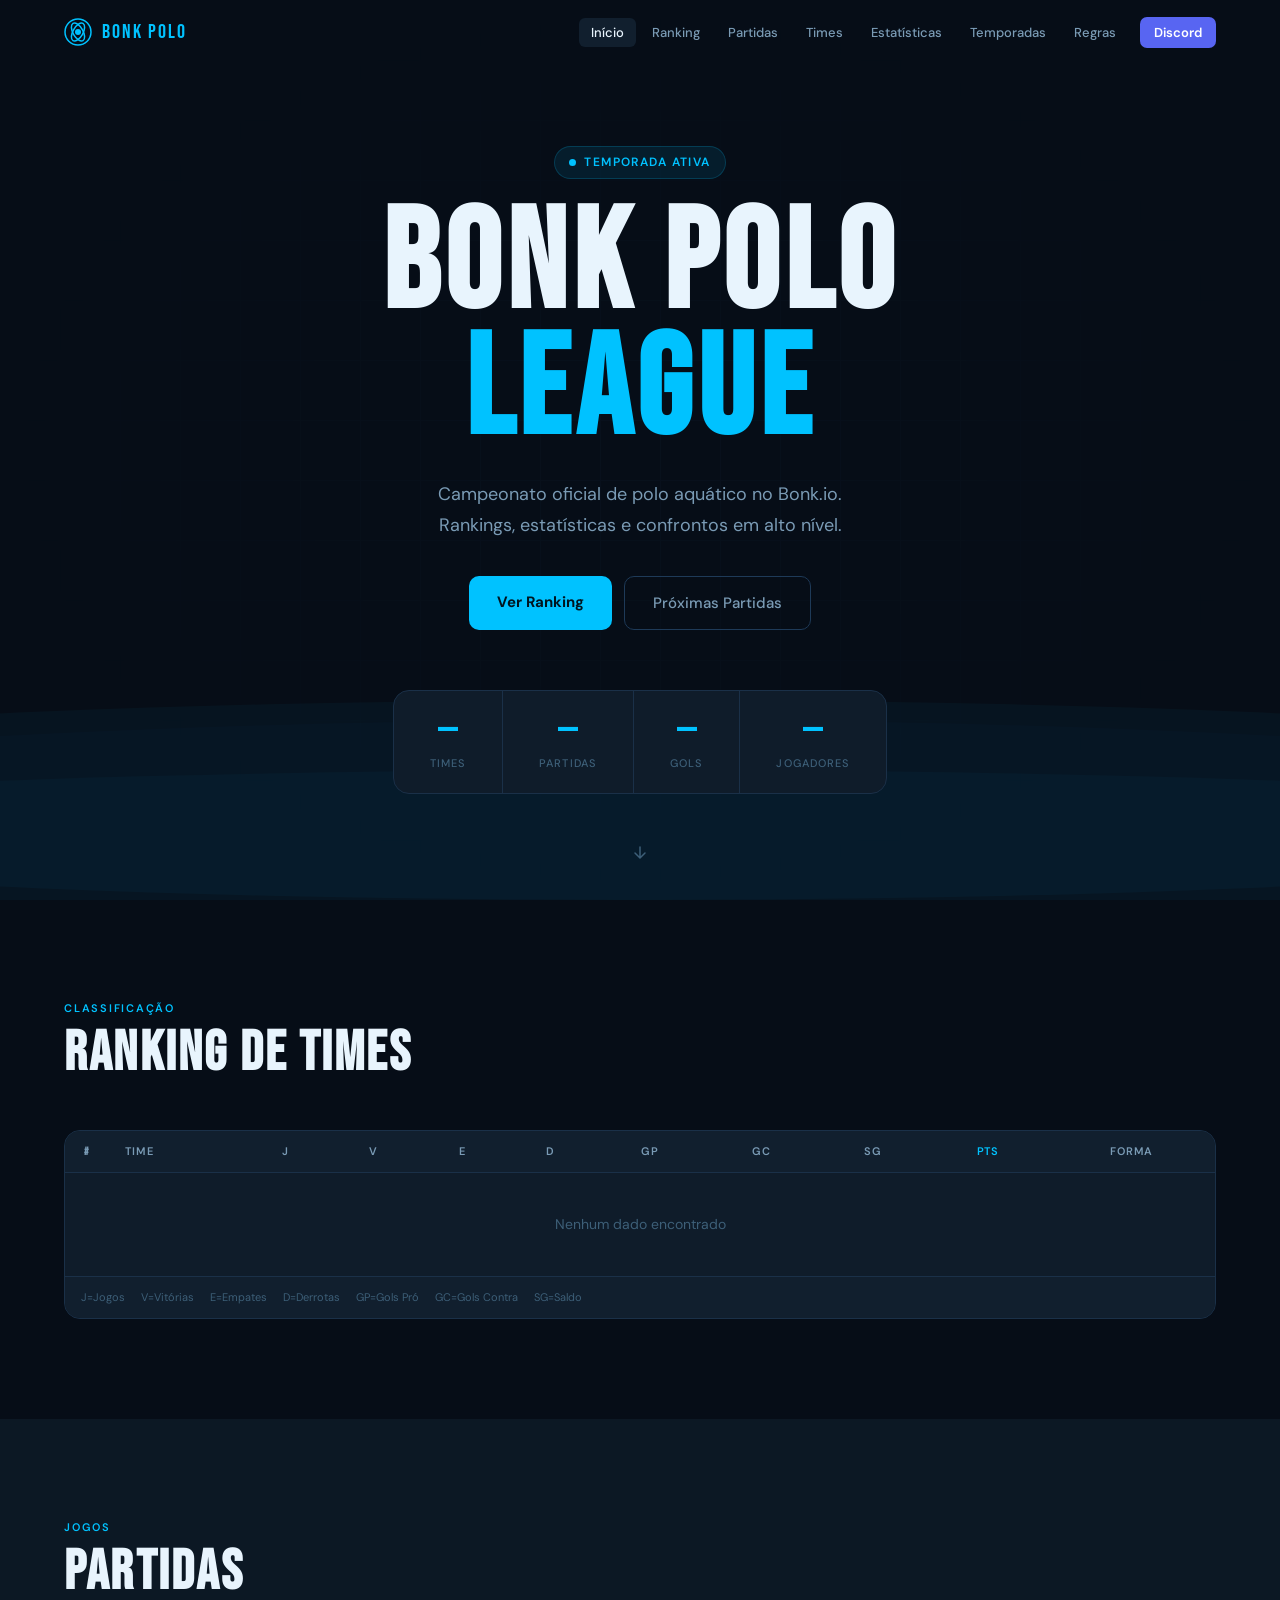
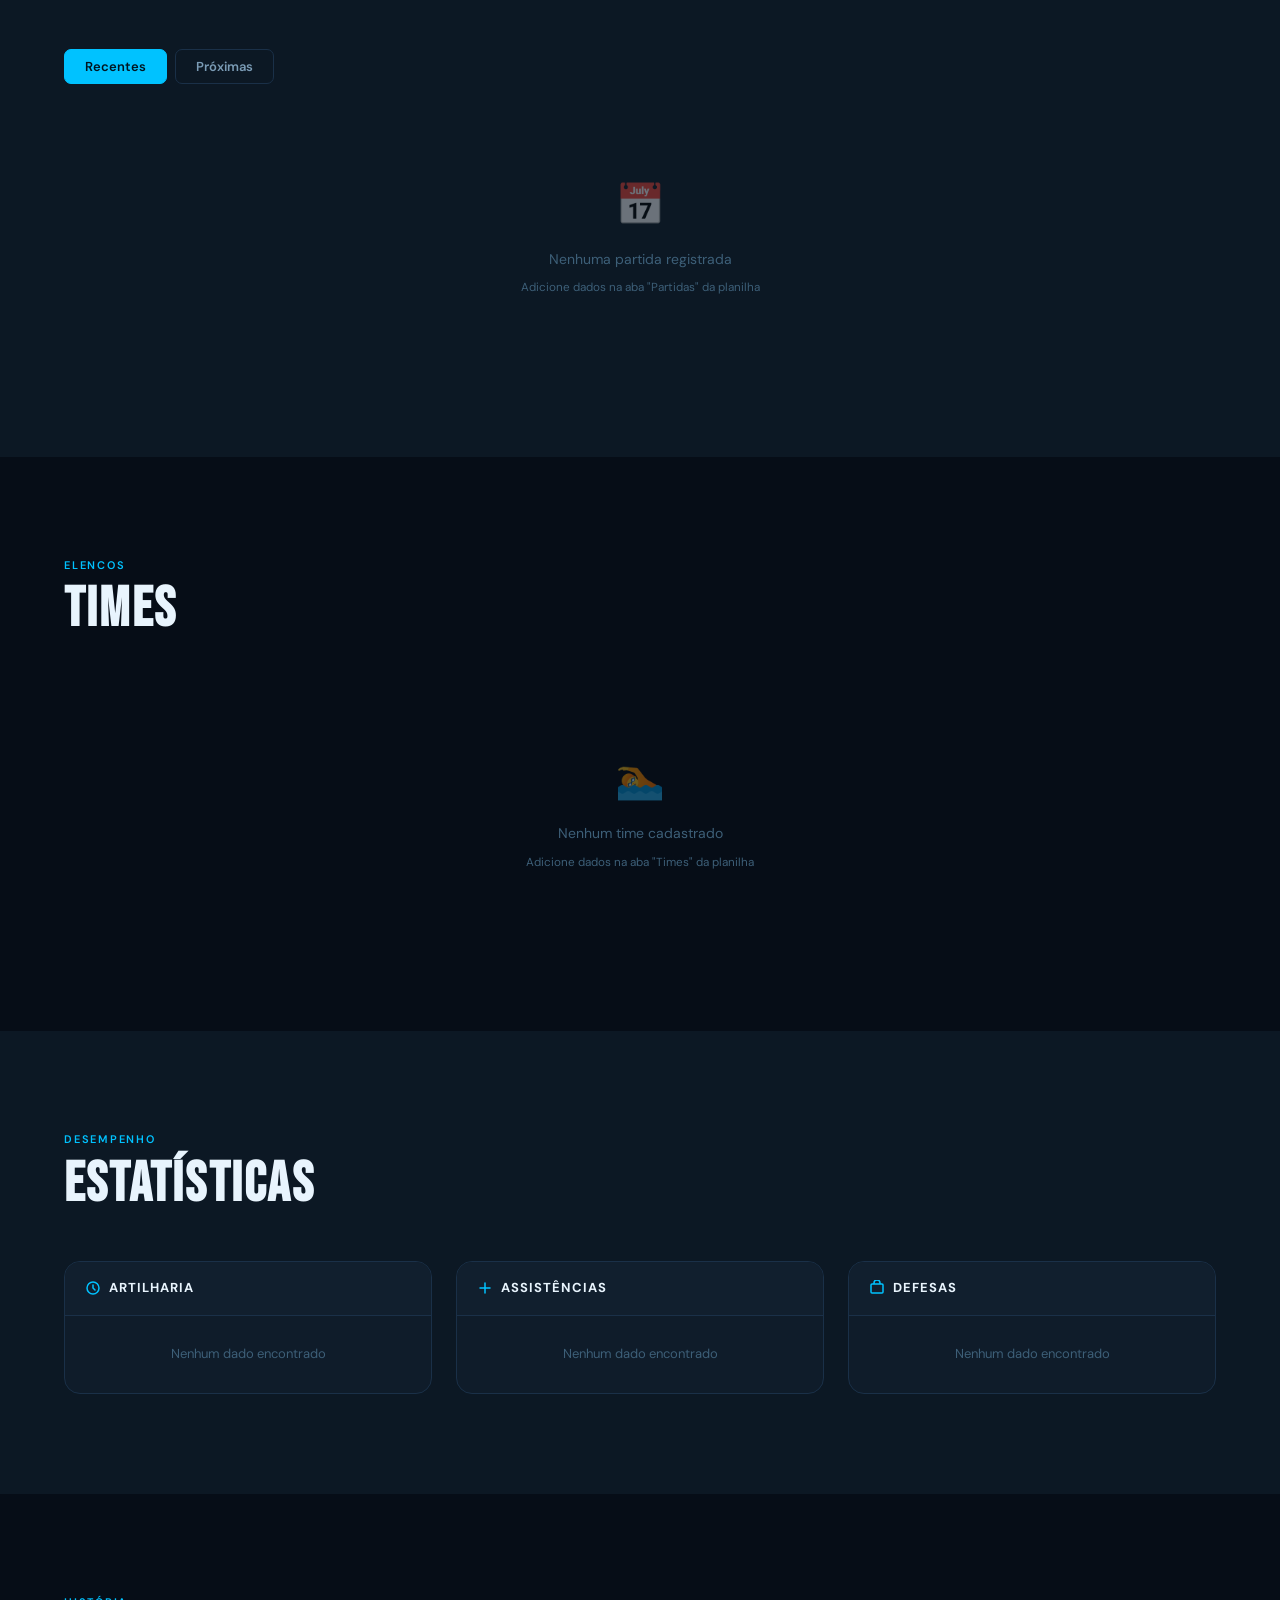
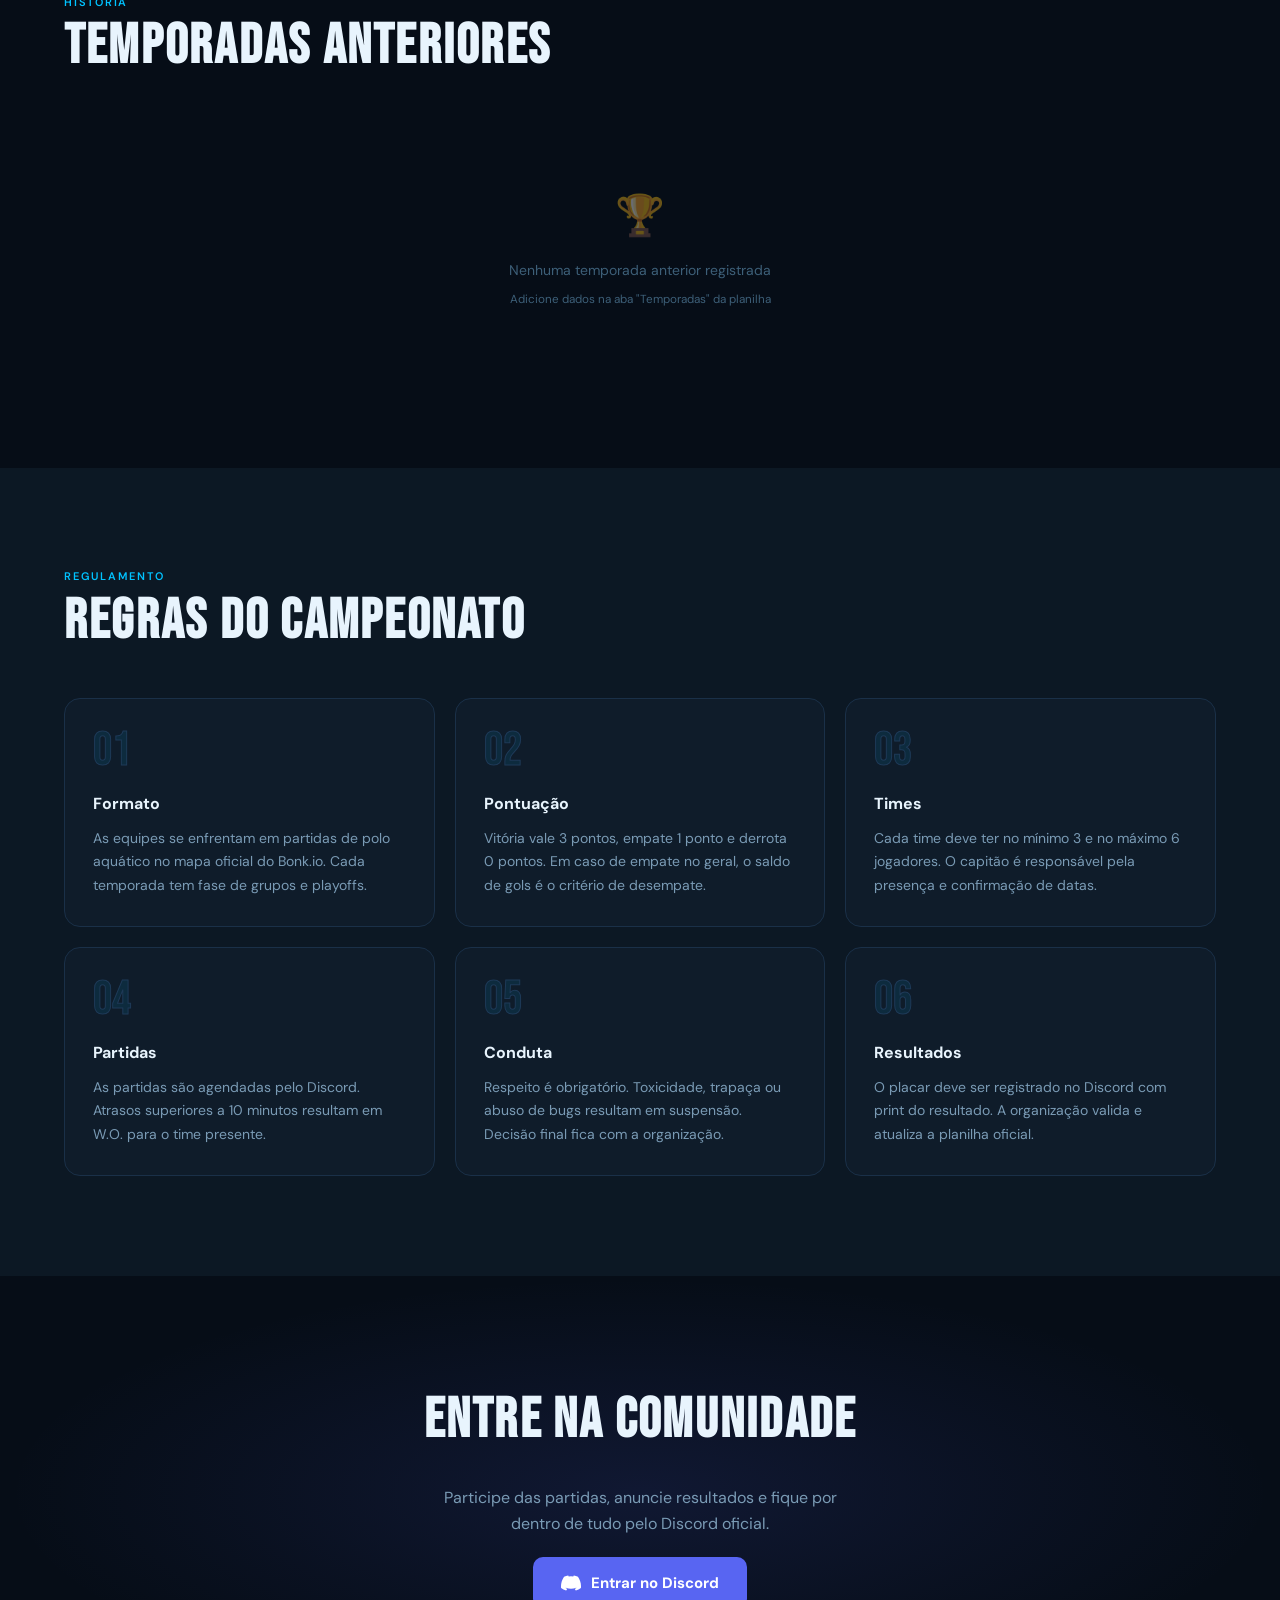
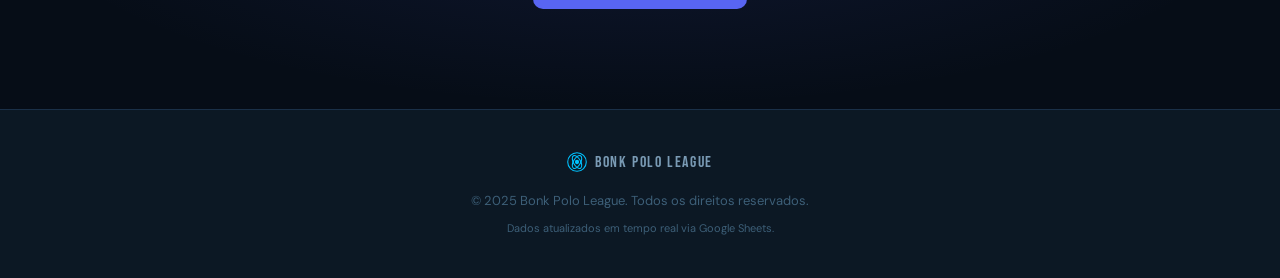
==== index (1).html @ 6818db5a "Add files via upload" ====
<!DOCTYPE html>
<html lang="pt-BR">
<head>
  <meta charset="UTF-8">
  <meta name="viewport" content="width=device-width, initial-scale=1.0">
  <title>Bonk Polo League</title>
  <link rel="preconnect" href="https://fonts.googleapis.com">
  <link rel="preconnect" href="https://fonts.gstatic.com" crossorigin>
  <link href="https://fonts.googleapis.com/css2?family=Bebas+Neue&family=DM+Sans:wght@300;400;500;600&family=DM+Mono:wght@400;500&display=swap" rel="stylesheet">
  <link rel="stylesheet" href="style.css">
</head>
<body>

  <!-- NAVBAR -->
  <nav class="navbar" id="navbar">
    <div class="nav-inner">
      <a href="#inicio" class="nav-logo">
        <svg width="28" height="28" viewBox="0 0 28 28" fill="none">
          <circle cx="14" cy="14" r="13" stroke="#00c2ff" stroke-width="1.5"/>
          <ellipse cx="14" cy="14" rx="5" ry="10" stroke="#00c2ff" stroke-width="1.5" transform="rotate(30 14 14)"/>
          <ellipse cx="14" cy="14" rx="5" ry="10" stroke="#00c2ff" stroke-width="1.5" transform="rotate(-30 14 14)"/>
          <circle cx="14" cy="14" r="3" fill="#00c2ff"/>
        </svg>
        <span>BONK POLO</span>
      </a>
      <ul class="nav-links">
        <li><a href="#inicio" class="nav-link active">Início</a></li>
        <li><a href="#ranking" class="nav-link">Ranking</a></li>
        <li><a href="#partidas" class="nav-link">Partidas</a></li>
        <li><a href="#times" class="nav-link">Times</a></li>
        <li><a href="#stats" class="nav-link">Estatísticas</a></li>
        <li><a href="#temporadas" class="nav-link">Temporadas</a></li>
        <li><a href="#regras" class="nav-link">Regras</a></li>
        <li><a href="https://SEU-LINK-AQUI" target="_blank" class="nav-discord">Discord</a></li>
      </ul>
      <button class="nav-toggle" id="navToggle" aria-label="Menu">
        <span></span><span></span><span></span>
      </button>
    </div>
  </nav>

  <!-- MOBILE MENU -->
  <div class="mobile-menu" id="mobileMenu">
    <a href="#inicio" class="mob-link">Início</a>
    <a href="#ranking" class="mob-link">Ranking</a>
    <a href="#partidas" class="mob-link">Partidas</a>
    <a href="#times" class="mob-link">Times</a>
    <a href="#stats" class="mob-link">Estatísticas</a>
    <a href="#temporadas" class="mob-link">Temporadas</a>
    <a href="#regras" class="mob-link">Regras</a>
    <a href="https://SEU-LINK-AQUI" target="_blank" class="mob-link discord">Discord</a>
  </div>

  <!-- HERO -->
  <section id="inicio" class="hero">
    <div class="hero-bg">
      <div class="wave wave1"></div>
      <div class="wave wave2"></div>
      <div class="wave wave3"></div>
      <div class="hero-grid"></div>
    </div>
    <div class="hero-content">
      <div class="hero-badge">
        <span class="badge-dot"></span>
        Temporada Ativa
      </div>
      <h1 class="hero-title">BONK POLO<br><span class="hero-title-accent">LEAGUE</span></h1>
      <p class="hero-sub">Campeonato oficial de polo aquático no Bonk.io.<br>Rankings, estatísticas e confrontos em alto nível.</p>
      <div class="hero-actions">
        <a href="#ranking" class="btn-primary">Ver Ranking</a>
        <a href="#partidas" class="btn-ghost">Próximas Partidas</a>
      </div>
    </div>
    <div class="hero-stats">
      <div class="hero-stat" id="statTimes"><span class="hstat-num">—</span><span class="hstat-label">Times</span></div>
      <div class="hero-stat-divider"></div>
      <div class="hero-stat" id="statPartidas"><span class="hstat-num">—</span><span class="hstat-label">Partidas</span></div>
      <div class="hero-stat-divider"></div>
      <div class="hero-stat" id="statGols"><span class="hstat-num">—</span><span class="hstat-label">Gols</span></div>
      <div class="hero-stat-divider"></div>
      <div class="hero-stat" id="statJogadores"><span class="hstat-num">—</span><span class="hstat-label">Jogadores</span></div>
    </div>
    <a href="#ranking" class="hero-scroll">
      <svg width="16" height="16" viewBox="0 0 16 16" fill="none"><path d="M8 3v10M3 9l5 5 5-5" stroke="currentColor" stroke-width="1.5" stroke-linecap="round" stroke-linejoin="round"/></svg>
    </a>
  </section>

  <!-- RANKING -->
  <section id="ranking" class="section">
    <div class="container">
      <div class="section-header">
        <div class="section-label">CLASSIFICAÇÃO</div>
        <h2 class="section-title">Ranking de Times</h2>
      </div>
      <div class="card table-card" id="rankingCard">
        <div class="loading-state" id="rankingLoading">
          <div class="spinner"></div>
          <span>Carregando dados...</span>
        </div>
        <table class="data-table" id="tabelaRanking" style="display:none">
          <thead>
            <tr>
              <th class="col-pos">#</th>
              <th class="col-team">Time</th>
              <th>J</th>
              <th>V</th>
              <th>E</th>
              <th>D</th>
              <th>GP</th>
              <th>GC</th>
              <th>SG</th>
              <th class="col-pts">Pts</th>
              <th class="col-form">Forma</th>
            </tr>
          </thead>
          <tbody></tbody>
        </table>
        <div class="table-legend">
          <span>J=Jogos</span><span>V=Vitórias</span><span>E=Empates</span><span>D=Derrotas</span><span>GP=Gols Pró</span><span>GC=Gols Contra</span><span>SG=Saldo</span>
        </div>
      </div>
    </div>
  </section>

  <!-- PARTIDAS -->
  <section id="partidas" class="section section-alt">
    <div class="container">
      <div class="section-header">
        <div class="section-label">JOGOS</div>
        <h2 class="section-title">Partidas</h2>
      </div>
      <div class="partidas-tabs">
        <button class="tab-btn active" data-tab="recentes">Recentes</button>
        <button class="tab-btn" data-tab="proximas">Próximas</button>
      </div>
      <div class="partidas-grid" id="partidasRecentes">
        <div class="loading-state">
          <div class="spinner"></div>
          <span>Carregando partidas...</span>
        </div>
      </div>
      <div class="partidas-grid" id="partidasProximas" style="display:none">
        <div class="loading-state">
          <div class="spinner"></div>
          <span>Carregando partidas...</span>
        </div>
      </div>
    </div>
  </section>

  <!-- TIMES -->
  <section id="times" class="section">
    <div class="container">
      <div class="section-header">
        <div class="section-label">ELENCOS</div>
        <h2 class="section-title">Times</h2>
      </div>
      <div class="times-grid" id="timesGrid">
        <div class="loading-state">
          <div class="spinner"></div>
          <span>Carregando times...</span>
        </div>
      </div>
    </div>
  </section>

  <!-- ESTATÍSTICAS -->
  <section id="stats" class="section section-alt">
    <div class="container">
      <div class="section-header">
        <div class="section-label">DESEMPENHO</div>
        <h2 class="section-title">Estatísticas</h2>
      </div>
      <div class="stats-grid">
        <div class="stats-col">
          <div class="stats-card">
            <div class="stats-card-header">
              <svg width="16" height="16" viewBox="0 0 16 16" fill="none"><circle cx="8" cy="8" r="6" stroke="#00c2ff" stroke-width="1.5"/><path d="M8 5v3l2 2" stroke="#00c2ff" stroke-width="1.5" stroke-linecap="round"/></svg>
              Artilharia
            </div>
            <div class="loading-state" id="golsLoading"><div class="spinner"></div></div>
            <div id="golsList" class="stat-list"></div>
          </div>
        </div>
        <div class="stats-col">
          <div class="stats-card">
            <div class="stats-card-header">
              <svg width="16" height="16" viewBox="0 0 16 16" fill="none"><path d="M3 8h10M8 3v10" stroke="#00c2ff" stroke-width="1.5" stroke-linecap="round"/></svg>
              Assistências
            </div>
            <div class="loading-state" id="assistLoading"><div class="spinner"></div></div>
            <div id="assistList" class="stat-list"></div>
          </div>
        </div>
        <div class="stats-col">
          <div class="stats-card">
            <div class="stats-card-header">
              <svg width="16" height="16" viewBox="0 0 16 16" fill="none"><rect x="2" y="4" width="12" height="9" rx="1" stroke="#00c2ff" stroke-width="1.5"/><path d="M5 4V3a3 3 0 016 0v1" stroke="#00c2ff" stroke-width="1.5"/></svg>
              Defesas
            </div>
            <div class="loading-state" id="defesasLoading"><div class="spinner"></div></div>
            <div id="defesasList" class="stat-list"></div>
          </div>
        </div>
      </div>
    </div>
  </section>

  <!-- TEMPORADAS -->
  <section id="temporadas" class="section">
    <div class="container">
      <div class="section-header">
        <div class="section-label">HISTÓRIA</div>
        <h2 class="section-title">Temporadas Anteriores</h2>
      </div>
      <div class="temporadas-grid" id="temporadasGrid">
        <div class="loading-state">
          <div class="spinner"></div>
          <span>Carregando histórico...</span>
        </div>
      </div>
    </div>
  </section>

  <!-- REGRAS -->
  <section id="regras" class="section section-alt">
    <div class="container">
      <div class="section-header">
        <div class="section-label">REGULAMENTO</div>
        <h2 class="section-title">Regras do Campeonato</h2>
      </div>
      <div class="regras-grid">
        <div class="regra-card">
          <div class="regra-icon">01</div>
          <h3>Formato</h3>
          <p>As equipes se enfrentam em partidas de polo aquático no mapa oficial do Bonk.io. Cada temporada tem fase de grupos e playoffs.</p>
        </div>
        <div class="regra-card">
          <div class="regra-icon">02</div>
          <h3>Pontuação</h3>
          <p>Vitória vale 3 pontos, empate 1 ponto e derrota 0 pontos. Em caso de empate no geral, o saldo de gols é o critério de desempate.</p>
        </div>
        <div class="regra-card">
          <div class="regra-icon">03</div>
          <h3>Times</h3>
          <p>Cada time deve ter no mínimo 3 e no máximo 6 jogadores. O capitão é responsável pela presença e confirmação de datas.</p>
        </div>
        <div class="regra-card">
          <div class="regra-icon">04</div>
          <h3>Partidas</h3>
          <p>As partidas são agendadas pelo Discord. Atrasos superiores a 10 minutos resultam em W.O. para o time presente.</p>
        </div>
        <div class="regra-card">
          <div class="regra-icon">05</div>
          <h3>Conduta</h3>
          <p>Respeito é obrigatório. Toxicidade, trapaça ou abuso de bugs resultam em suspensão. Decisão final fica com a organização.</p>
        </div>
        <div class="regra-card">
          <div class="regra-icon">06</div>
          <h3>Resultados</h3>
          <p>O placar deve ser registrado no Discord com print do resultado. A organização valida e atualiza a planilha oficial.</p>
        </div>
      </div>
    </div>
  </section>

  <!-- DISCORD CTA -->
  <section class="discord-section">
    <div class="discord-bg"></div>
    <div class="container discord-content">
      <h2>Entre na Comunidade</h2>
      <p>Participe das partidas, anuncie resultados e fique por dentro de tudo pelo Discord oficial.</p>
      <a href="https://SEU-LINK-AQUI" target="_blank" class="btn-discord">
        <svg width="20" height="20" viewBox="0 0 24 24" fill="currentColor"><path d="M20.317 4.37a19.791 19.791 0 0 0-4.885-1.515.074.074 0 0 0-.079.037c-.21.375-.444.864-.608 1.25a18.27 18.27 0 0 0-5.487 0 12.64 12.64 0 0 0-.617-1.25.077.077 0 0 0-.079-.037A19.736 19.736 0 0 0 3.677 4.37a.07.07 0 0 0-.032.027C.533 9.046-.32 13.58.099 18.057c.002.022.015.04.033.05a19.934 19.934 0 0 0 5.993 3.03.078.078 0 0 0 .084-.028c.462-.63.874-1.295 1.226-1.994a.076.076 0 0 0-.041-.106 13.107 13.107 0 0 1-1.872-.892.077.077 0 0 1-.008-.128 10.2 10.2 0 0 0 .372-.292.074.074 0 0 1 .077-.01c3.928 1.793 8.18 1.793 12.062 0a.074.074 0 0 1 .078.01c.12.098.246.198.373.292a.077.077 0 0 1-.006.127 12.299 12.299 0 0 1-1.873.892.077.077 0 0 0-.041.107c.36.698.772 1.362 1.225 1.993a.076.076 0 0 0 .084.028 19.839 19.839 0 0 0 6.002-3.03.077.077 0 0 0 .032-.054c.5-5.177-.838-9.674-3.549-13.66a.061.061 0 0 0-.031-.03z"/></svg>
        Entrar no Discord
      </a>
    </div>
  </section>

  <footer class="footer">
    <div class="container footer-inner">
      <div class="footer-logo">
        <svg width="20" height="20" viewBox="0 0 28 28" fill="none">
          <circle cx="14" cy="14" r="13" stroke="#00c2ff" stroke-width="1.5"/>
          <ellipse cx="14" cy="14" rx="5" ry="10" stroke="#00c2ff" stroke-width="1.5" transform="rotate(30 14 14)"/>
          <ellipse cx="14" cy="14" rx="5" ry="10" stroke="#00c2ff" stroke-width="1.5" transform="rotate(-30 14 14)"/>
          <circle cx="14" cy="14" r="3" fill="#00c2ff"/>
        </svg>
        BONK POLO LEAGUE
      </div>
      <p class="footer-copy">© 2025 Bonk Polo League. Todos os direitos reservados.</p>
      <p class="footer-note">Dados atualizados em tempo real via Google Sheets.</p>
    </div>
  </footer>

  <!-- MODAL TIME -->
  <div class="modal-overlay" id="modalOverlay">
    <div class="modal-box" id="modalBox">
      <button class="modal-close" id="modalClose">×</button>
      <div id="modalContent"></div>
    </div>
  </div>

  <script src="script.js"></script>
</body>
</html>
---- style.css ----
/* =========================================
   BONK POLO LEAGUE — Design System
   Estética: Dark Esportivo / Aquático
   ========================================= */

:root {
  --blue:    #00c2ff;
  --blue-d:  #0090cc;
  --blue-dim:#00c2ff18;
  --bg:      #060d17;
  --bg2:     #0c1824;
  --bg3:     #111f2e;
  --surface: #0f1c2a;
  --border:  #1a3048;
  --border2: #1e3a58;
  --text:    #e8f4fd;
  --text2:   #7a9bb5;
  --text3:   #3d5f78;
  --gold:    #f5a623;
  --silver:  #c0cfd8;
  --bronze:  #cd7f32;
  --win:     #22c55e;
  --loss:    #ef4444;
  --draw:    #f59e0b;
  --font-display: 'Bebas Neue', sans-serif;
  --font-body: 'DM Sans', sans-serif;
  --font-mono: 'DM Mono', monospace;
  --radius: 10px;
  --radius-lg: 16px;
}

/* RESET */
*, *::before, *::after { margin: 0; padding: 0; box-sizing: border-box; }
html { scroll-behavior: smooth; }
body {
  font-family: var(--font-body);
  background: var(--bg);
  color: var(--text);
  line-height: 1.6;
  overflow-x: hidden;
}
a { color: inherit; text-decoration: none; }
img { display: block; max-width: 100%; }
button { cursor: pointer; border: none; background: none; font-family: inherit; }

/* SCROLLBAR */
::-webkit-scrollbar { width: 6px; }
::-webkit-scrollbar-track { background: var(--bg); }
::-webkit-scrollbar-thumb { background: var(--border2); border-radius: 3px; }

/* CONTAINER */
.container { max-width: 1200px; margin: 0 auto; padding: 0 24px; }

/* =========================================
   NAVBAR
   ========================================= */
.navbar {
  position: fixed;
  top: 0;
  width: 100%;
  z-index: 1000;
  transition: background 0.3s, box-shadow 0.3s;
}
.navbar.scrolled {
  background: rgba(6, 13, 23, 0.95);
  backdrop-filter: blur(16px);
  box-shadow: 0 1px 0 var(--border);
}
.nav-inner {
  max-width: 1200px;
  margin: 0 auto;
  padding: 16px 24px;
  display: flex;
  align-items: center;
  gap: 40px;
}
.nav-logo {
  display: flex;
  align-items: center;
  gap: 10px;
  font-family: var(--font-display);
  font-size: 20px;
  letter-spacing: 0.1em;
  color: var(--blue);
  flex-shrink: 0;
}
.nav-links {
  display: flex;
  align-items: center;
  gap: 4px;
  list-style: none;
  margin-left: auto;
  flex-wrap: wrap;
}
.nav-link {
  font-size: 13px;
  font-weight: 500;
  color: var(--text2);
  padding: 6px 12px;
  border-radius: 6px;
  transition: color 0.2s, background 0.2s;
}
.nav-link:hover, .nav-link.active {
  color: var(--text);
  background: var(--bg3);
}
.nav-discord {
  font-size: 13px;
  font-weight: 600;
  color: #fff;
  background: #5865f2;
  padding: 7px 14px;
  border-radius: 7px;
  margin-left: 8px;
  transition: opacity 0.2s;
}
.nav-discord:hover { opacity: 0.85; }
.nav-toggle {
  display: none;
  flex-direction: column;
  gap: 5px;
  padding: 4px;
  margin-left: auto;
}
.nav-toggle span {
  display: block;
  width: 22px;
  height: 2px;
  background: var(--text);
  border-radius: 1px;
  transition: 0.3s;
}

/* MOBILE MENU */
.mobile-menu {
  display: none;
  position: fixed;
  top: 0;
  left: 0;
  width: 100%;
  height: 100%;
  background: var(--bg);
  z-index: 999;
  flex-direction: column;
  align-items: center;
  justify-content: center;
  gap: 8px;
}
.mobile-menu.open { display: flex; }
.mob-link {
  font-size: 24px;
  font-family: var(--font-display);
  letter-spacing: 0.1em;
  color: var(--text2);
  padding: 10px 30px;
  transition: color 0.2s;
}
.mob-link:hover { color: var(--blue); }
.mob-link.discord {
  margin-top: 16px;
  background: #5865f2;
  color: white;
  border-radius: var(--radius);
  font-size: 18px;
}

/* =========================================
   HERO
   ========================================= */
.hero {
  min-height: 100vh;
  display: flex;
  flex-direction: column;
  align-items: center;
  justify-content: center;
  position: relative;
  overflow: hidden;
  padding: 120px 24px 80px;
}
.hero-bg {
  position: absolute;
  inset: 0;
  pointer-events: none;
}
.hero-grid {
  position: absolute;
  inset: 0;
  background-image:
    linear-gradient(var(--border) 1px, transparent 1px),
    linear-gradient(90deg, var(--border) 1px, transparent 1px);
  background-size: 60px 60px;
  mask-image: radial-gradient(ellipse at center, rgba(0,0,0,0.3) 0%, transparent 70%);
  opacity: 0.4;
}
.wave {
  position: absolute;
  bottom: 0;
  left: -50%;
  width: 200%;
  height: 200px;
  border-radius: 50%;
  opacity: 0.04;
}
.wave1 { background: var(--blue); animation: wave 8s linear infinite; }
.wave2 { background: var(--blue); animation: wave 12s linear infinite reverse; height: 160px; bottom: -30px; opacity: 0.03; }
.wave3 { background: #1a6aff; animation: wave 16s linear infinite; height: 240px; bottom: -60px; opacity: 0.02; }
@keyframes wave {
  0% { transform: translateX(0) scaleY(1); }
  50% { transform: translateX(-25%) scaleY(1.2); }
  100% { transform: translateX(-50%) scaleY(1); }
}

.hero-content {
  text-align: center;
  position: relative;
  z-index: 2;
  animation: fadeUp 0.8s ease both;
}
@keyframes fadeUp {
  from { opacity: 0; transform: translateY(24px); }
  to   { opacity: 1; transform: translateY(0); }
}

.hero-badge {
  display: inline-flex;
  align-items: center;
  gap: 8px;
  font-size: 12px;
  font-weight: 600;
  letter-spacing: 0.12em;
  text-transform: uppercase;
  color: var(--blue);
  background: var(--blue-dim);
  border: 1px solid #00c2ff30;
  padding: 6px 14px;
  border-radius: 20px;
  margin-bottom: 24px;
}
.badge-dot {
  width: 7px;
  height: 7px;
  border-radius: 50%;
  background: var(--blue);
  animation: pulse 2s ease infinite;
}
@keyframes pulse {
  0%, 100% { opacity: 1; transform: scale(1); }
  50%       { opacity: 0.5; transform: scale(0.8); }
}

.hero-title {
  font-family: var(--font-display);
  font-size: clamp(72px, 14vw, 140px);
  line-height: 0.9;
  letter-spacing: 0.04em;
  margin-bottom: 24px;
  color: var(--text);
}
.hero-title-accent { color: var(--blue); }
.hero-sub {
  font-size: 18px;
  color: var(--text2);
  max-width: 480px;
  margin: 0 auto 36px;
  line-height: 1.7;
}
.hero-actions {
  display: flex;
  gap: 12px;
  justify-content: center;
  flex-wrap: wrap;
}
.btn-primary {
  display: inline-block;
  padding: 14px 28px;
  background: var(--blue);
  color: #001520;
  font-weight: 700;
  font-size: 15px;
  border-radius: var(--radius);
  transition: transform 0.2s, box-shadow 0.2s;
}
.btn-primary:hover { transform: translateY(-2px); box-shadow: 0 8px 24px #00c2ff40; }
.btn-ghost {
  display: inline-block;
  padding: 14px 28px;
  border: 1px solid var(--border2);
  color: var(--text2);
  font-weight: 500;
  font-size: 15px;
  border-radius: var(--radius);
  transition: border-color 0.2s, color 0.2s;
}
.btn-ghost:hover { border-color: var(--blue); color: var(--blue); }

.hero-stats {
  display: flex;
  align-items: center;
  gap: 0;
  margin-top: 60px;
  background: var(--surface);
  border: 1px solid var(--border);
  border-radius: var(--radius-lg);
  overflow: hidden;
  position: relative;
  z-index: 2;
  animation: fadeUp 0.8s 0.3s ease both;
}
.hero-stat {
  display: flex;
  flex-direction: column;
  align-items: center;
  padding: 20px 36px;
}
.hstat-num {
  font-family: var(--font-display);
  font-size: 40px;
  color: var(--blue);
  line-height: 1;
}
.hstat-label {
  font-size: 11px;
  font-weight: 500;
  letter-spacing: 0.1em;
  text-transform: uppercase;
  color: var(--text3);
  margin-top: 4px;
}
.hero-stat-divider { width: 1px; background: var(--border); align-self: stretch; }

.hero-scroll {
  position: absolute;
  bottom: 32px;
  left: 50%;
  transform: translateX(-50%);
  color: var(--text3);
  animation: bounce 2s ease infinite;
  z-index: 2;
}
@keyframes bounce {
  0%, 100% { transform: translateX(-50%) translateY(0); }
  50%       { transform: translateX(-50%) translateY(8px); }
}

/* =========================================
   SECTIONS
   ========================================= */
.section { padding: 100px 0; }
.section-alt { background: var(--bg2); }
.section-header { margin-bottom: 48px; }
.section-label {
  font-size: 11px;
  font-weight: 600;
  letter-spacing: 0.16em;
  color: var(--blue);
  margin-bottom: 8px;
}
.section-title {
  font-family: var(--font-display);
  font-size: clamp(36px, 5vw, 56px);
  letter-spacing: 0.04em;
  color: var(--text);
  line-height: 1;
}

/* =========================================
   CARDS / SHARED
   ========================================= */
.card {
  background: var(--surface);
  border: 1px solid var(--border);
  border-radius: var(--radius-lg);
  overflow: hidden;
}

/* =========================================
   LOADING / SPINNER
   ========================================= */
.loading-state {
  display: flex;
  align-items: center;
  justify-content: center;
  gap: 12px;
  padding: 48px;
  color: var(--text2);
  font-size: 14px;
}
.spinner {
  width: 20px;
  height: 20px;
  border: 2px solid var(--border2);
  border-top-color: var(--blue);
  border-radius: 50%;
  animation: spin 0.8s linear infinite;
  flex-shrink: 0;
}
@keyframes spin { to { transform: rotate(360deg); } }

/* =========================================
   RANKING TABLE
   ========================================= */
.table-card { padding: 0; }
.data-table {
  width: 100%;
  border-collapse: collapse;
  font-size: 14px;
}
.data-table th {
  background: var(--bg3);
  padding: 12px 16px;
  text-align: center;
  font-size: 11px;
  font-weight: 600;
  letter-spacing: 0.08em;
  color: var(--text2);
  text-transform: uppercase;
  border-bottom: 1px solid var(--border);
}
.data-table th.col-team { text-align: left; }
.data-table th.col-pos { width: 44px; }
.data-table th.col-pts { color: var(--blue); }
.data-table td {
  padding: 14px 16px;
  text-align: center;
  border-bottom: 1px solid var(--border);
  color: var(--text2);
  font-variant-numeric: tabular-nums;
}
.data-table td.col-team { text-align: left; }
.data-table td.col-pts {
  font-family: var(--font-display);
  font-size: 18px;
  color: var(--text);
}
.data-table tr:last-child td { border-bottom: none; }
.data-table tr:hover td { background: var(--bg3); }
.data-table tr.pos-1 td.col-pos { color: var(--gold); }
.data-table tr.pos-2 td.col-pos { color: var(--silver); }
.data-table tr.pos-3 td.col-pos { color: var(--bronze); }

.team-name {
  display: flex;
  align-items: center;
  gap: 10px;
  font-weight: 600;
  color: var(--text);
}
.team-dot-rank {
  width: 10px;
  height: 10px;
  border-radius: 50%;
  flex-shrink: 0;
}
.col-pos { font-family: var(--font-display); font-size: 18px; }

.form-badges {
  display: flex;
  gap: 3px;
  justify-content: center;
}
.form-badge {
  width: 18px;
  height: 18px;
  border-radius: 3px;
  font-size: 10px;
  font-weight: 700;
  display: flex;
  align-items: center;
  justify-content: center;
}
.form-badge.V { background: #22c55e20; color: #22c55e; }
.form-badge.D { background: #ef444420; color: #ef4444; }
.form-badge.E { background: #f59e0b20; color: #f59e0b; }

.table-legend {
  display: flex;
  gap: 16px;
  flex-wrap: wrap;
  padding: 12px 16px;
  border-top: 1px solid var(--border);
  font-size: 11px;
  color: var(--text3);
  background: var(--bg3);
}

/* =========================================
   PARTIDAS
   ========================================= */
.partidas-tabs {
  display: flex;
  gap: 8px;
  margin-bottom: 28px;
}
.tab-btn {
  padding: 8px 20px;
  border-radius: 7px;
  font-size: 13px;
  font-weight: 600;
  color: var(--text2);
  border: 1px solid var(--border);
  transition: all 0.2s;
}
.tab-btn.active {
  background: var(--blue);
  color: #001520;
  border-color: var(--blue);
}
.tab-btn:hover:not(.active) { border-color: var(--border2); color: var(--text); }

.partidas-grid {
  display: grid;
  grid-template-columns: repeat(auto-fill, minmax(300px, 1fr));
  gap: 16px;
}
.partida-card {
  background: var(--surface);
  border: 1px solid var(--border);
  border-radius: var(--radius-lg);
  padding: 20px;
  transition: border-color 0.2s, transform 0.2s;
}
.partida-card:hover { border-color: var(--border2); transform: translateY(-2px); }
.partida-meta {
  display: flex;
  justify-content: space-between;
  align-items: center;
  margin-bottom: 16px;
}
.partida-status {
  font-size: 10px;
  font-weight: 700;
  letter-spacing: 0.1em;
  text-transform: uppercase;
  padding: 4px 8px;
  border-radius: 4px;
}
.partida-status.enc  { background: #22c55e20; color: #22c55e; }
.partida-status.prox { background: #f59e0b20; color: #f59e0b; }
.partida-status.wip  { background: #ef444420; color: #ef4444; }
.partida-data {
  font-size: 12px;
  color: var(--text3);
  font-family: var(--font-mono);
}
.partida-teams {
  display: flex;
  align-items: center;
  justify-content: space-between;
  gap: 12px;
}
.pt-team {
  font-size: 14px;
  font-weight: 600;
  color: var(--text);
  flex: 1;
}
.pt-team.right { text-align: right; }
.pt-placar {
  font-family: var(--font-display);
  font-size: 32px;
  letter-spacing: 0.1em;
  color: var(--text);
  white-space: nowrap;
}
.pt-vs {
  font-family: var(--font-mono);
  font-size: 14px;
  color: var(--text3);
}

/* =========================================
   TIMES
   ========================================= */
.times-grid {
  display: grid;
  grid-template-columns: repeat(auto-fill, minmax(260px, 1fr));
  gap: 20px;
}
.time-card {
  background: var(--surface);
  border: 1px solid var(--border);
  border-radius: var(--radius-lg);
  padding: 24px;
  cursor: pointer;
  transition: border-color 0.2s, transform 0.2s;
  position: relative;
  overflow: hidden;
}
.time-card::before {
  content: '';
  position: absolute;
  top: 0; left: 0; right: 0;
  height: 3px;
}
.time-card:hover { border-color: var(--blue); transform: translateY(-3px); }
.time-icon {
  width: 52px;
  height: 52px;
  border-radius: 50%;
  display: flex;
  align-items: center;
  justify-content: center;
  font-family: var(--font-display);
  font-size: 20px;
  margin-bottom: 14px;
  flex-shrink: 0;
}
.time-name {
  font-family: var(--font-display);
  font-size: 22px;
  letter-spacing: 0.04em;
  color: var(--text);
  margin-bottom: 4px;
}
.time-jogadores {
  font-size: 12px;
  color: var(--text3);
  margin-bottom: 16px;
}
.time-stats-mini {
  display: flex;
  gap: 16px;
}
.tsm-item { display: flex; flex-direction: column; gap: 2px; }
.tsm-val { font-family: var(--font-display); font-size: 20px; color: var(--blue); }
.tsm-label { font-size: 10px; color: var(--text3); letter-spacing: 0.06em; }
.time-ver {
  margin-top: 16px;
  font-size: 12px;
  color: var(--blue);
  font-weight: 600;
  display: flex;
  align-items: center;
  gap: 4px;
}

/* =========================================
   STATS
   ========================================= */
.stats-grid {
  display: grid;
  grid-template-columns: repeat(auto-fit, minmax(280px, 1fr));
  gap: 24px;
}
.stats-card {
  background: var(--surface);
  border: 1px solid var(--border);
  border-radius: var(--radius-lg);
  overflow: hidden;
}
.stats-card-header {
  display: flex;
  align-items: center;
  gap: 8px;
  padding: 16px 20px;
  background: var(--bg3);
  font-size: 13px;
  font-weight: 700;
  letter-spacing: 0.08em;
  text-transform: uppercase;
  border-bottom: 1px solid var(--border);
  color: var(--text);
}
.stat-list { padding: 8px 0; }
.stat-row {
  display: flex;
  align-items: center;
  gap: 12px;
  padding: 10px 20px;
}
.stat-pos {
  font-family: var(--font-mono);
  font-size: 12px;
  color: var(--text3);
  width: 16px;
  text-align: right;
  flex-shrink: 0;
}
.stat-player { font-size: 14px; font-weight: 500; color: var(--text); flex: 1; min-width: 0; }
.stat-bar-wrap {
  width: 80px;
  height: 4px;
  background: var(--border);
  border-radius: 2px;
  flex-shrink: 0;
}
.stat-bar {
  height: 4px;
  background: var(--blue);
  border-radius: 2px;
  transition: width 0.6s ease;
}
.stat-val {
  font-family: var(--font-display);
  font-size: 20px;
  color: var(--blue);
  min-width: 28px;
  text-align: right;
  flex-shrink: 0;
}

/* =========================================
   TEMPORADAS
   ========================================= */
.temporadas-grid {
  display: grid;
  grid-template-columns: repeat(auto-fill, minmax(280px, 1fr));
  gap: 20px;
}
.temporada-card {
  background: var(--surface);
  border: 1px solid var(--border);
  border-radius: var(--radius-lg);
  padding: 24px;
  transition: border-color 0.2s;
}
.temporada-card:hover { border-color: var(--border2); }
.temp-season {
  font-family: var(--font-display);
  font-size: 13px;
  letter-spacing: 0.1em;
  color: var(--blue);
  margin-bottom: 8px;
}
.temp-campeao {
  font-family: var(--font-display);
  font-size: 26px;
  color: var(--text);
  margin-bottom: 4px;
}
.temp-artilheiro {
  font-size: 13px;
  color: var(--text2);
  margin-bottom: 16px;
}
.temp-stats {
  display: flex;
  gap: 20px;
  padding-top: 16px;
  border-top: 1px solid var(--border);
}
.temp-stat { display: flex; flex-direction: column; gap: 2px; }
.ts-val { font-family: var(--font-display); font-size: 22px; color: var(--text); }
.ts-label { font-size: 11px; color: var(--text3); }

/* =========================================
   REGRAS
   ========================================= */
.regras-grid {
  display: grid;
  grid-template-columns: repeat(auto-fit, minmax(280px, 1fr));
  gap: 20px;
}
.regra-card {
  background: var(--surface);
  border: 1px solid var(--border);
  border-radius: var(--radius-lg);
  padding: 28px;
  transition: border-color 0.2s;
}
.regra-card:hover { border-color: var(--border2); }
.regra-icon {
  font-family: var(--font-display);
  font-size: 48px;
  color: var(--blue-dim);
  line-height: 1;
  margin-bottom: 16px;
  -webkit-text-stroke: 1px var(--border2);
}
.regra-card h3 {
  font-size: 16px;
  font-weight: 700;
  color: var(--text);
  margin-bottom: 10px;
}
.regra-card p {
  font-size: 14px;
  color: var(--text2);
  line-height: 1.7;
}

/* =========================================
   DISCORD SECTION
   ========================================= */
.discord-section {
  position: relative;
  padding: 100px 0;
  overflow: hidden;
}
.discord-bg {
  position: absolute;
  inset: 0;
  background: radial-gradient(ellipse at center, #5865f220 0%, transparent 70%);
}
.discord-content {
  position: relative;
  text-align: center;
  display: flex;
  flex-direction: column;
  align-items: center;
  gap: 20px;
}
.discord-content h2 {
  font-family: var(--font-display);
  font-size: clamp(36px, 5vw, 56px);
  letter-spacing: 0.04em;
}
.discord-content p {
  font-size: 16px;
  color: var(--text2);
  max-width: 400px;
}
.btn-discord {
  display: inline-flex;
  align-items: center;
  gap: 10px;
  padding: 14px 28px;
  background: #5865f2;
  color: white;
  font-weight: 700;
  font-size: 15px;
  border-radius: var(--radius);
  transition: transform 0.2s, box-shadow 0.2s;
}
.btn-discord:hover { transform: translateY(-2px); box-shadow: 0 8px 24px #5865f240; }

/* =========================================
   FOOTER
   ========================================= */
.footer {
  background: var(--bg2);
  border-top: 1px solid var(--border);
  padding: 40px 0;
}
.footer-inner {
  display: flex;
  flex-direction: column;
  align-items: center;
  gap: 8px;
  text-align: center;
}
.footer-logo {
  display: flex;
  align-items: center;
  gap: 8px;
  font-family: var(--font-display);
  font-size: 16px;
  letter-spacing: 0.1em;
  color: var(--text2);
  margin-bottom: 8px;
}
.footer-copy { font-size: 13px; color: var(--text3); }
.footer-note { font-size: 11px; color: var(--text3); }

/* =========================================
   MODAL
   ========================================= */
.modal-overlay {
  display: none;
  position: fixed;
  inset: 0;
  background: rgba(6, 13, 23, 0.85);
  backdrop-filter: blur(8px);
  z-index: 2000;
  align-items: center;
  justify-content: center;
  padding: 24px;
}
.modal-overlay.open { display: flex; }
.modal-box {
  background: var(--surface);
  border: 1px solid var(--border2);
  border-radius: var(--radius-lg);
  padding: 32px;
  max-width: 560px;
  width: 100%;
  position: relative;
  max-height: 80vh;
  overflow-y: auto;
  animation: fadeUp 0.3s ease;
}
.modal-close {
  position: absolute;
  top: 16px;
  right: 16px;
  font-size: 24px;
  color: var(--text3);
  line-height: 1;
  transition: color 0.2s;
}
.modal-close:hover { color: var(--text); }
.modal-team-header {
  display: flex;
  align-items: center;
  gap: 16px;
  margin-bottom: 24px;
  padding-bottom: 20px;
  border-bottom: 1px solid var(--border);
}
.modal-team-icon {
  width: 64px;
  height: 64px;
  border-radius: 50%;
  display: flex;
  align-items: center;
  justify-content: center;
  font-family: var(--font-display);
  font-size: 28px;
  flex-shrink: 0;
}
.modal-team-name { font-family: var(--font-display); font-size: 32px; letter-spacing: 0.04em; }
.modal-team-info { font-size: 13px; color: var(--text2); margin-top: 2px; }
.modal-stats-row {
  display: grid;
  grid-template-columns: repeat(3, 1fr);
  gap: 12px;
  margin-bottom: 24px;
}
.modal-stat {
  background: var(--bg3);
  border-radius: var(--radius);
  padding: 14px;
  text-align: center;
}
.modal-stat-val { font-family: var(--font-display); font-size: 28px; color: var(--blue); }
.modal-stat-label { font-size: 11px; color: var(--text3); margin-top: 2px; }
.modal-section-title {
  font-size: 11px;
  font-weight: 700;
  letter-spacing: 0.1em;
  text-transform: uppercase;
  color: var(--text2);
  margin-bottom: 12px;
}
.modal-player-row {
  display: flex;
  align-items: center;
  justify-content: space-between;
  padding: 10px 0;
  border-bottom: 1px solid var(--border);
  font-size: 14px;
}
.modal-player-row:last-child { border-bottom: none; }
.modal-player-name { color: var(--text); font-weight: 500; }
.modal-player-role { color: var(--text3); font-size: 12px; }

/* =========================================
   EMPTY STATE
   ========================================= */
.empty-state {
  display: flex;
  flex-direction: column;
  align-items: center;
  gap: 8px;
  padding: 60px 24px;
  color: var(--text3);
  font-size: 14px;
  text-align: center;
  grid-column: 1 / -1;
}
.empty-icon { font-size: 40px; opacity: 0.4; margin-bottom: 4px; }

/* =========================================
   RESPONSIVE
   ========================================= */
@media (max-width: 900px) {
  .nav-links { display: none; }
  .nav-toggle { display: flex; }
  .hero-stat { padding: 16px 20px; }
  .hstat-num { font-size: 28px; }
  .hero-stats { flex-wrap: wrap; }
}
@media (max-width: 600px) {
  .hero-stats { flex-direction: column; gap: 0; }
  .hero-stat-divider { width: 100%; height: 1px; }
  .stats-grid { grid-template-columns: 1fr; }
  .section { padding: 64px 0; }
  .data-table th:nth-child(n+5),
  .data-table td:nth-child(n+5) { display: none; }
}
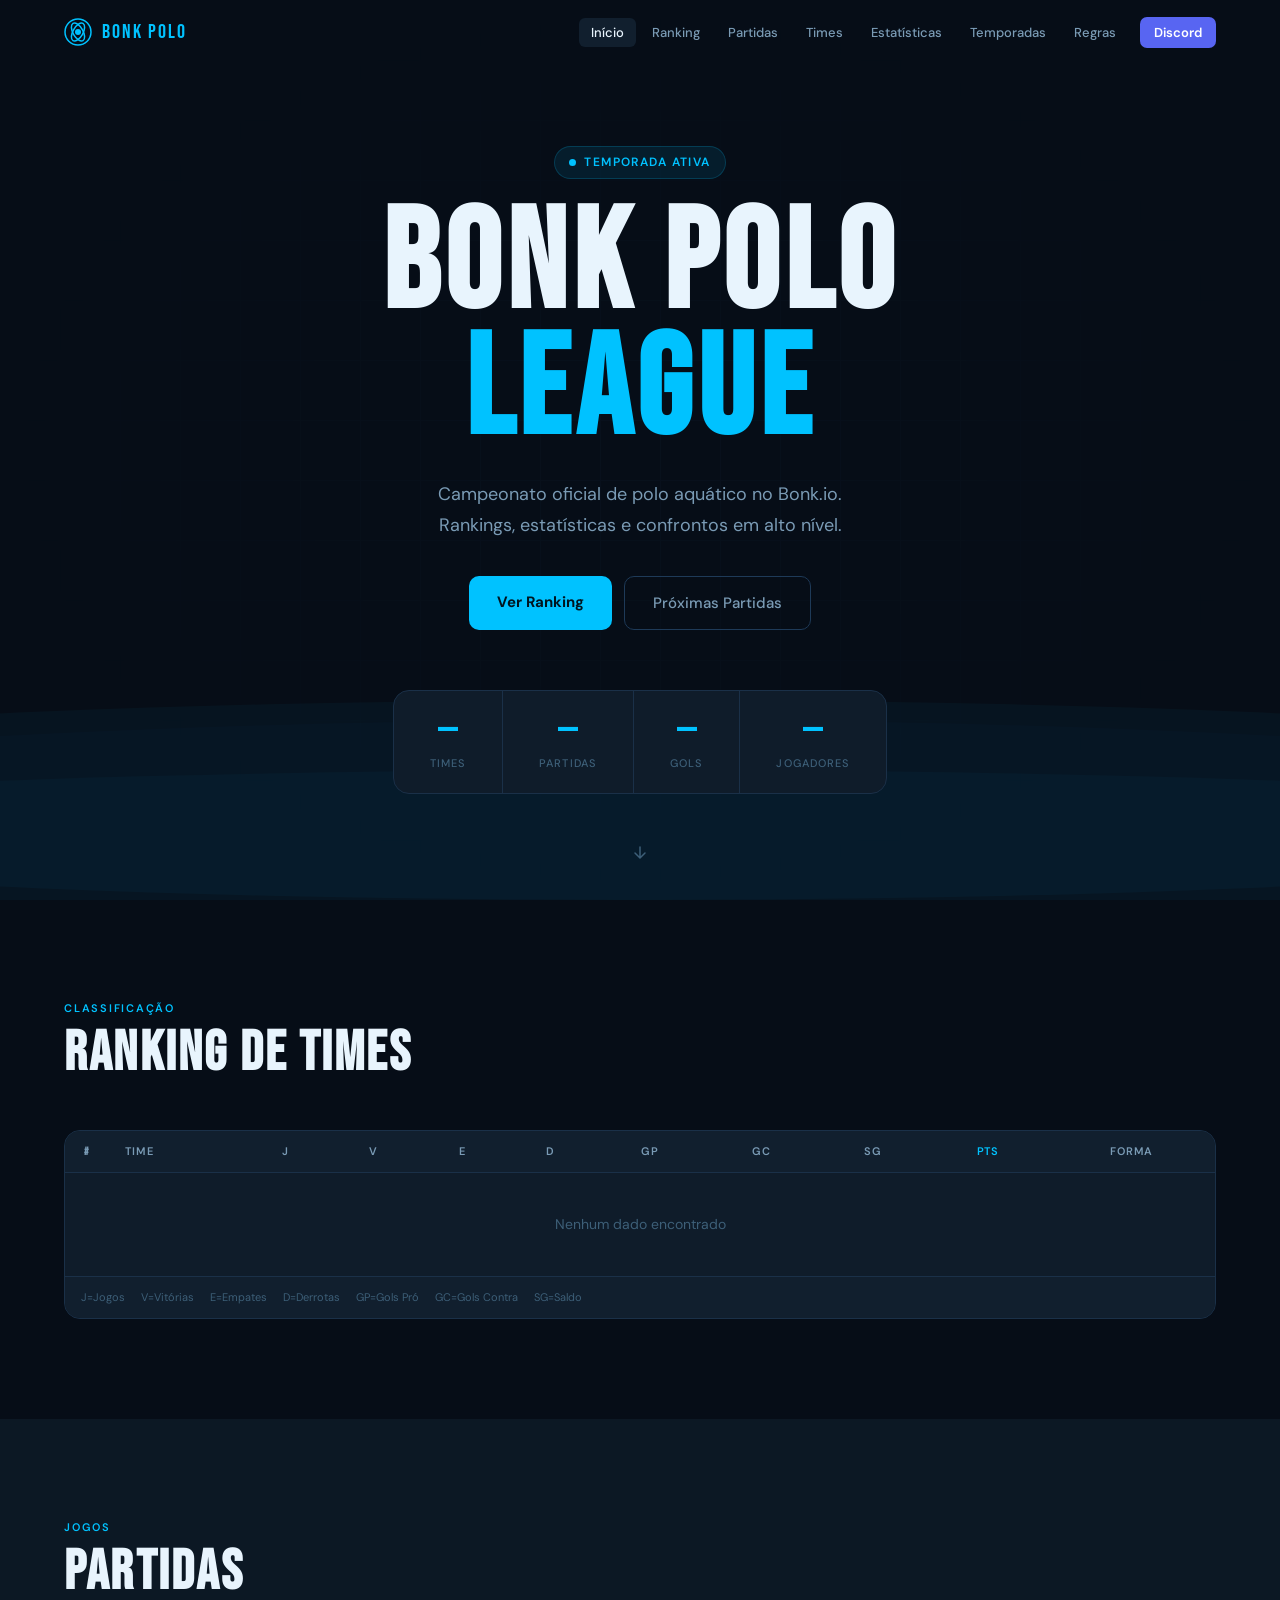
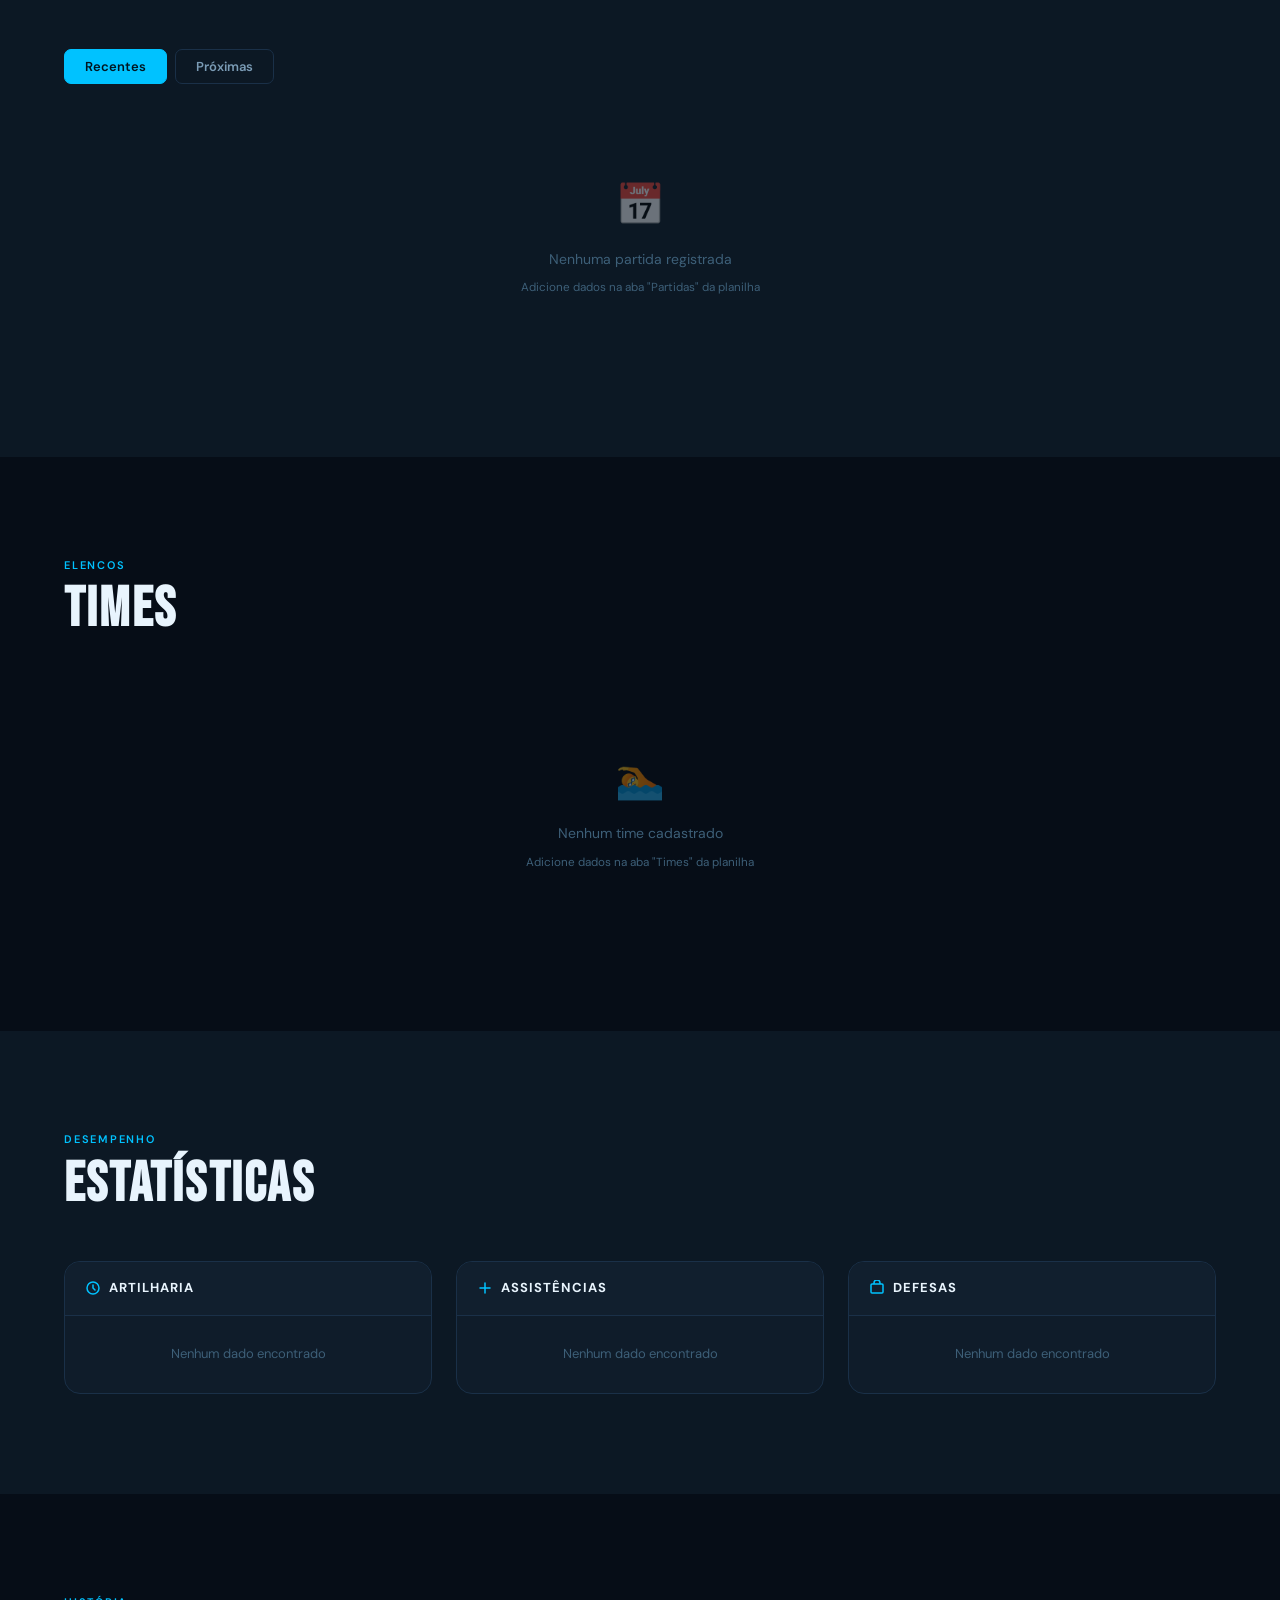
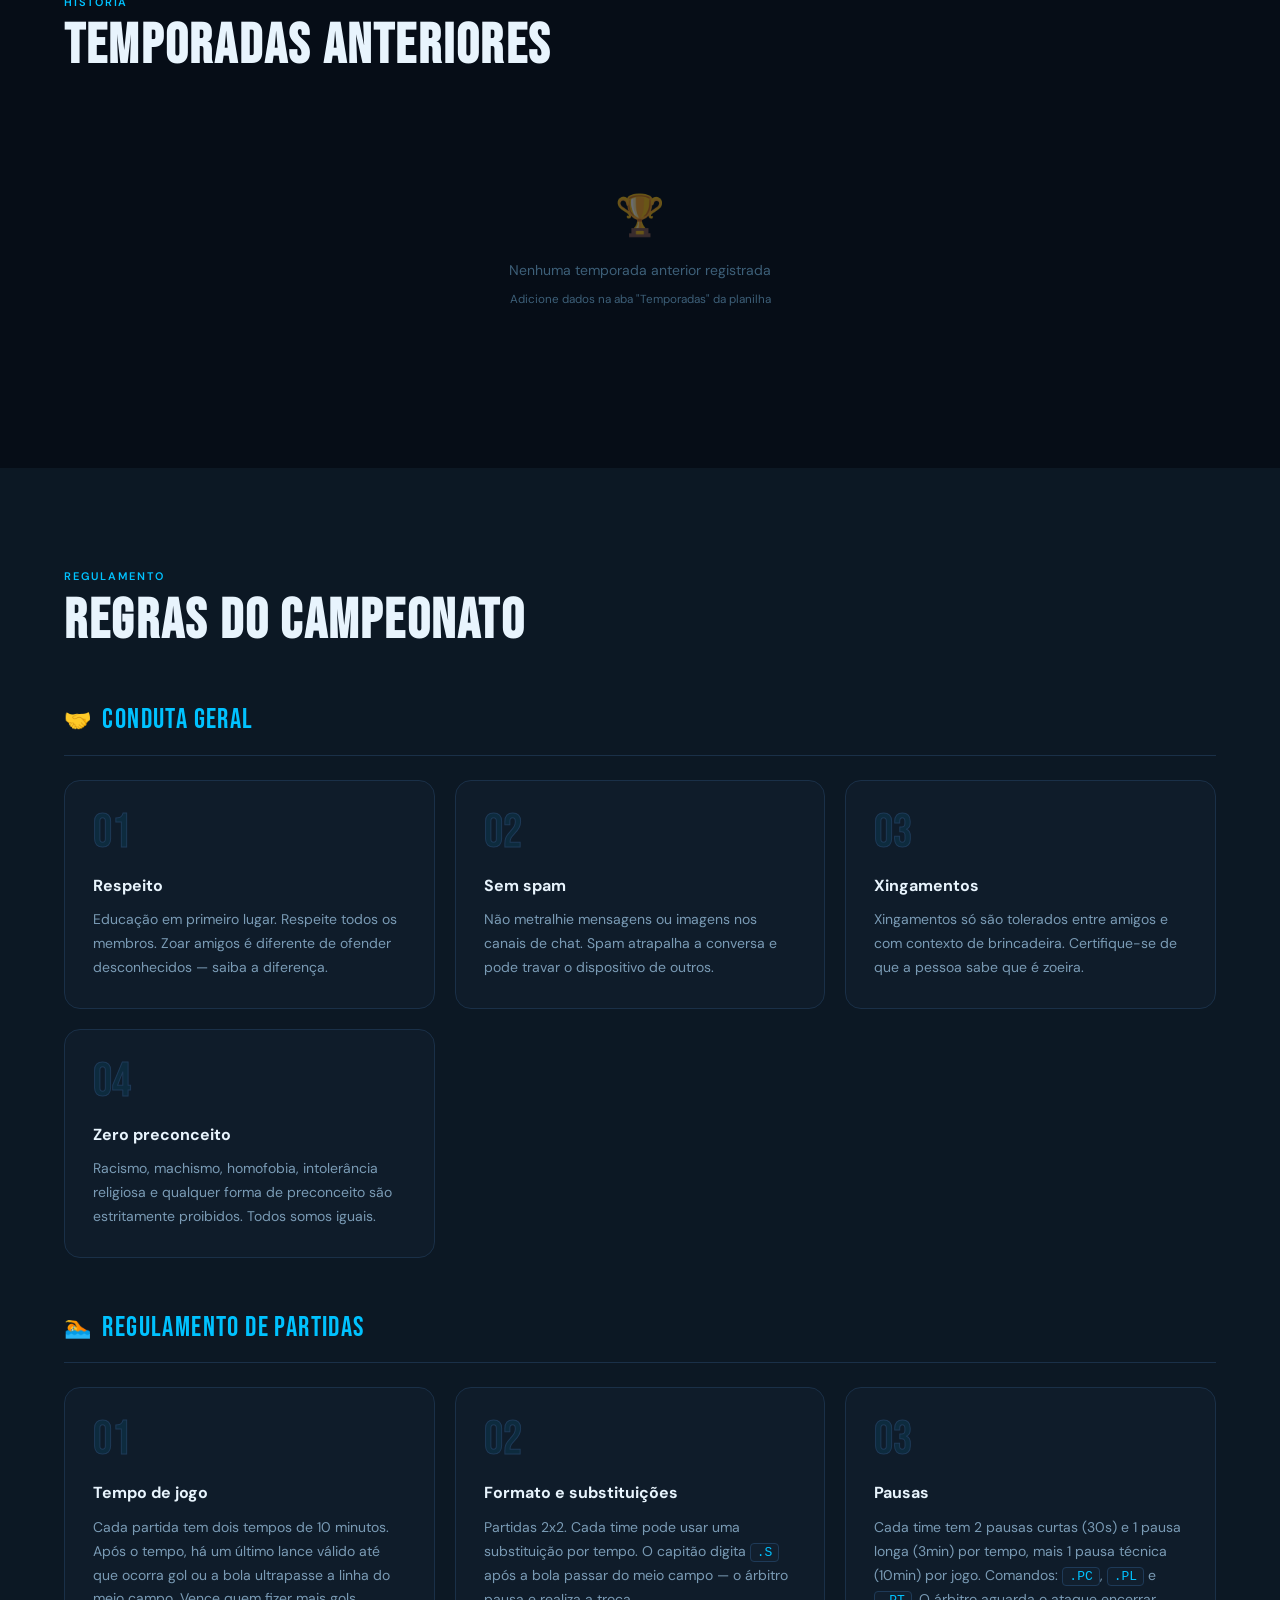
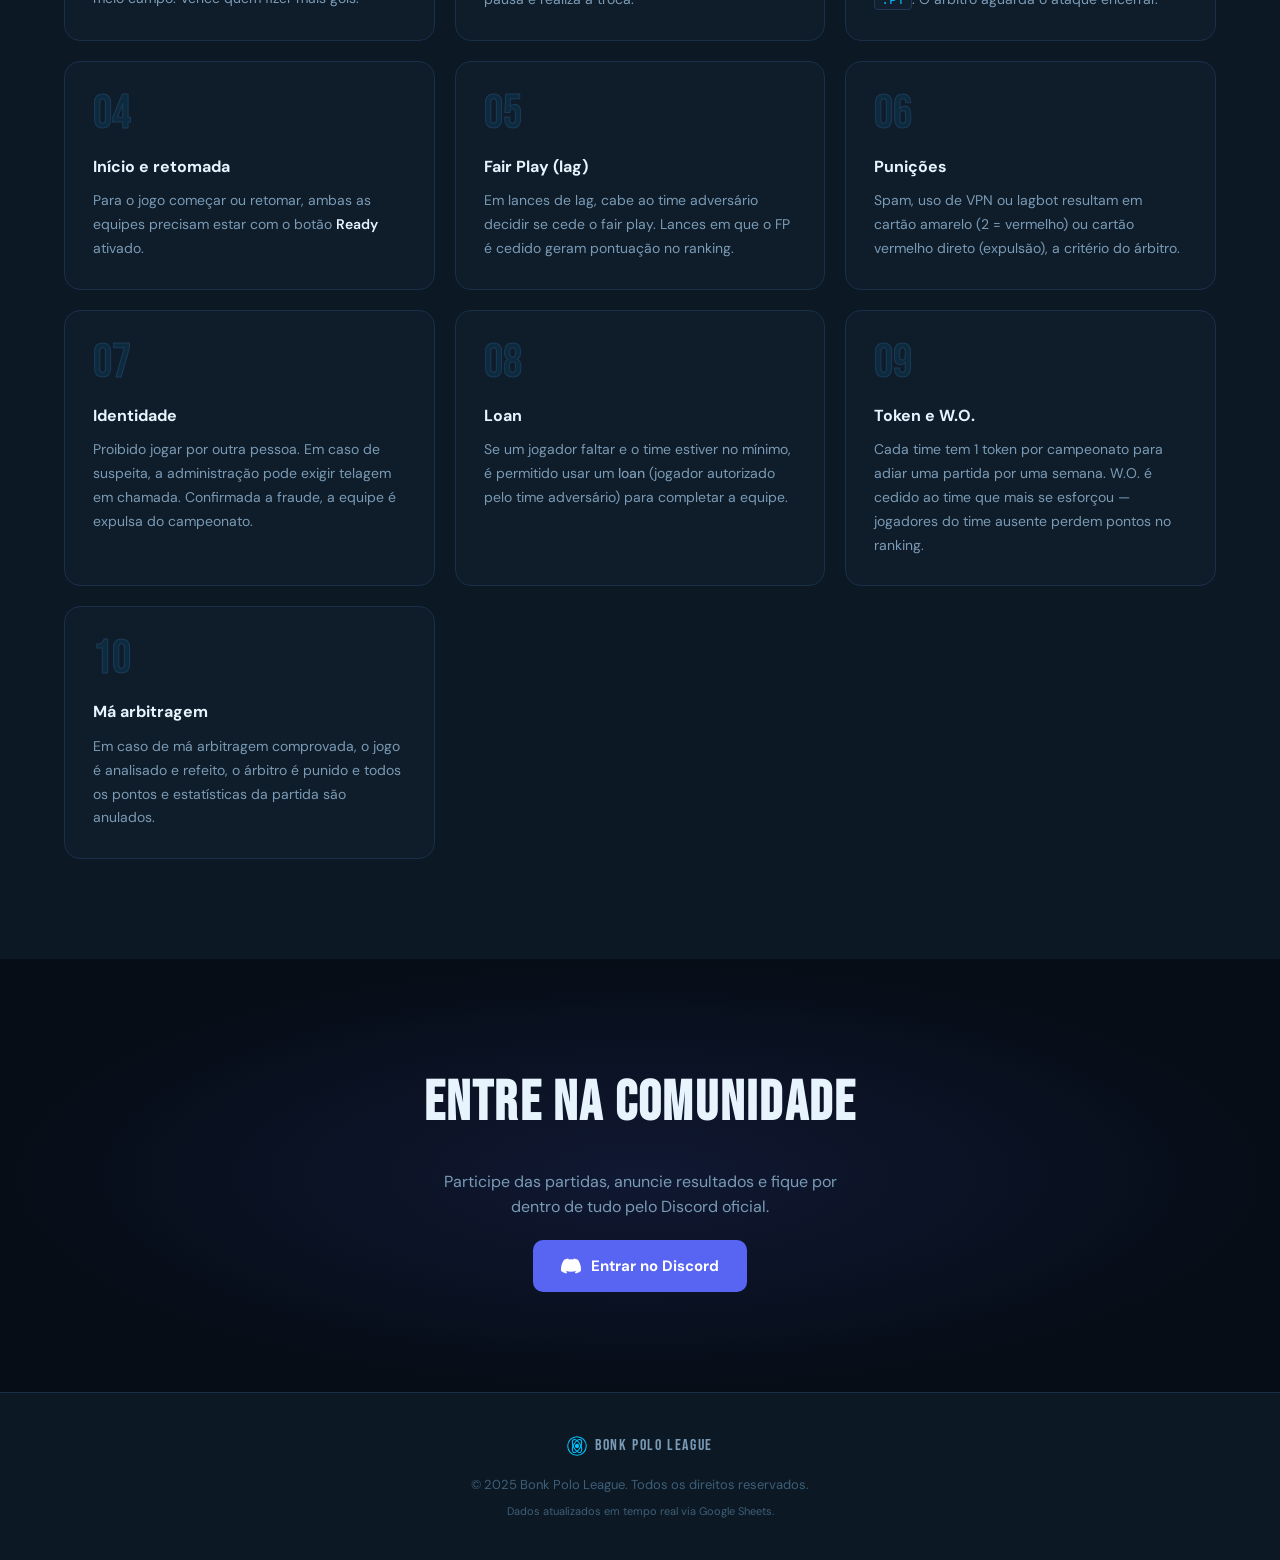
==== commit 32fcadc5: "Add files via upload" ====
--- a/index (1).html
+++ b/index (1).html
@@ -7,7 +7,1017 @@
   <link rel="preconnect" href="https://fonts.googleapis.com">
   <link rel="preconnect" href="https://fonts.gstatic.com" crossorigin>
   <link href="https://fonts.googleapis.com/css2?family=Bebas+Neue&family=DM+Sans:wght@300;400;500;600&family=DM+Mono:wght@400;500&display=swap" rel="stylesheet">
-  <link rel="stylesheet" href="style.css">
+  <style>
+/* =========================================
+   BONK POLO LEAGUE — Design System
+   Estética: Dark Esportivo / Aquático
+   ========================================= */
+
+:root {
+  --blue:    #00c2ff;
+  --blue-d:  #0090cc;
+  --blue-dim:#00c2ff18;
+  --bg:      #060d17;
+  --bg2:     #0c1824;
+  --bg3:     #111f2e;
+  --surface: #0f1c2a;
+  --border:  #1a3048;
+  --border2: #1e3a58;
+  --text:    #e8f4fd;
+  --text2:   #7a9bb5;
+  --text3:   #3d5f78;
+  --gold:    #f5a623;
+  --silver:  #c0cfd8;
+  --bronze:  #cd7f32;
+  --win:     #22c55e;
+  --loss:    #ef4444;
+  --draw:    #f59e0b;
+  --font-display: 'Bebas Neue', sans-serif;
+  --font-body: 'DM Sans', sans-serif;
+  --font-mono: 'DM Mono', monospace;
+  --radius: 10px;
+  --radius-lg: 16px;
+}
+
+/* RESET */
+*, *::before, *::after { margin: 0; padding: 0; box-sizing: border-box; }
+html { scroll-behavior: smooth; }
+body {
+  font-family: var(--font-body);
+  background: var(--bg);
+  color: var(--text);
+  line-height: 1.6;
+  overflow-x: hidden;
+}
+a { color: inherit; text-decoration: none; }
+img { display: block; max-width: 100%; }
+button { cursor: pointer; border: none; background: none; font-family: inherit; }
+
+/* SCROLLBAR */
+::-webkit-scrollbar { width: 6px; }
+::-webkit-scrollbar-track { background: var(--bg); }
+::-webkit-scrollbar-thumb { background: var(--border2); border-radius: 3px; }
+
+/* CONTAINER */
+.container { max-width: 1200px; margin: 0 auto; padding: 0 24px; }
+
+/* =========================================
+   NAVBAR
+   ========================================= */
+.navbar {
+  position: fixed;
+  top: 0;
+  width: 100%;
+  z-index: 1000;
+  transition: background 0.3s, box-shadow 0.3s;
+}
+.navbar.scrolled {
+  background: rgba(6, 13, 23, 0.95);
+  backdrop-filter: blur(16px);
+  box-shadow: 0 1px 0 var(--border);
+}
+.nav-inner {
+  max-width: 1200px;
+  margin: 0 auto;
+  padding: 16px 24px;
+  display: flex;
+  align-items: center;
+  gap: 40px;
+}
+.nav-logo {
+  display: flex;
+  align-items: center;
+  gap: 10px;
+  font-family: var(--font-display);
+  font-size: 20px;
+  letter-spacing: 0.1em;
+  color: var(--blue);
+  flex-shrink: 0;
+}
+.nav-links {
+  display: flex;
+  align-items: center;
+  gap: 4px;
+  list-style: none;
+  margin-left: auto;
+  flex-wrap: wrap;
+}
+.nav-link {
+  font-size: 13px;
+  font-weight: 500;
+  color: var(--text2);
+  padding: 6px 12px;
+  border-radius: 6px;
+  transition: color 0.2s, background 0.2s;
+}
+.nav-link:hover, .nav-link.active {
+  color: var(--text);
+  background: var(--bg3);
+}
+.nav-discord {
+  font-size: 13px;
+  font-weight: 600;
+  color: #fff;
+  background: #5865f2;
+  padding: 7px 14px;
+  border-radius: 7px;
+  margin-left: 8px;
+  transition: opacity 0.2s;
+}
+.nav-discord:hover { opacity: 0.85; }
+.nav-toggle {
+  display: none;
+  flex-direction: column;
+  gap: 5px;
+  padding: 4px;
+  margin-left: auto;
+}
+.nav-toggle span {
+  display: block;
+  width: 22px;
+  height: 2px;
+  background: var(--text);
+  border-radius: 1px;
+  transition: 0.3s;
+}
+
+/* MOBILE MENU */
+.mobile-menu {
+  display: none;
+  position: fixed;
+  top: 0;
+  left: 0;
+  width: 100%;
+  height: 100%;
+  background: var(--bg);
+  z-index: 999;
+  flex-direction: column;
+  align-items: center;
+  justify-content: center;
+  gap: 8px;
+}
+.mobile-menu.open { display: flex; }
+.mob-link {
+  font-size: 24px;
+  font-family: var(--font-display);
+  letter-spacing: 0.1em;
+  color: var(--text2);
+  padding: 10px 30px;
+  transition: color 0.2s;
+}
+.mob-link:hover { color: var(--blue); }
+.mob-link.discord {
+  margin-top: 16px;
+  background: #5865f2;
+  color: white;
+  border-radius: var(--radius);
+  font-size: 18px;
+}
+
+/* =========================================
+   HERO
+   ========================================= */
+.hero {
+  min-height: 100vh;
+  display: flex;
+  flex-direction: column;
+  align-items: center;
+  justify-content: center;
+  position: relative;
+  overflow: hidden;
+  padding: 120px 24px 80px;
+}
+.hero-bg {
+  position: absolute;
+  inset: 0;
+  pointer-events: none;
+}
+.hero-grid {
+  position: absolute;
+  inset: 0;
+  background-image:
+    linear-gradient(var(--border) 1px, transparent 1px),
+    linear-gradient(90deg, var(--border) 1px, transparent 1px);
+  background-size: 60px 60px;
+  mask-image: radial-gradient(ellipse at center, rgba(0,0,0,0.3) 0%, transparent 70%);
+  opacity: 0.4;
+}
+.wave {
+  position: absolute;
+  bottom: 0;
+  left: -50%;
+  width: 200%;
+  height: 200px;
+  border-radius: 50%;
+  opacity: 0.04;
+}
+.wave1 { background: var(--blue); animation: wave 8s linear infinite; }
+.wave2 { background: var(--blue); animation: wave 12s linear infinite reverse; height: 160px; bottom: -30px; opacity: 0.03; }
+.wave3 { background: #1a6aff; animation: wave 16s linear infinite; height: 240px; bottom: -60px; opacity: 0.02; }
+@keyframes wave {
+  0% { transform: translateX(0) scaleY(1); }
+  50% { transform: translateX(-25%) scaleY(1.2); }
+  100% { transform: translateX(-50%) scaleY(1); }
+}
+
+.hero-content {
+  text-align: center;
+  position: relative;
+  z-index: 2;
+  animation: fadeUp 0.8s ease both;
+}
+@keyframes fadeUp {
+  from { opacity: 0; transform: translateY(24px); }
+  to   { opacity: 1; transform: translateY(0); }
+}
+
+.hero-badge {
+  display: inline-flex;
+  align-items: center;
+  gap: 8px;
+  font-size: 12px;
+  font-weight: 600;
+  letter-spacing: 0.12em;
+  text-transform: uppercase;
+  color: var(--blue);
+  background: var(--blue-dim);
+  border: 1px solid #00c2ff30;
+  padding: 6px 14px;
+  border-radius: 20px;
+  margin-bottom: 24px;
+}
+.badge-dot {
+  width: 7px;
+  height: 7px;
+  border-radius: 50%;
+  background: var(--blue);
+  animation: pulse 2s ease infinite;
+}
+@keyframes pulse {
+  0%, 100% { opacity: 1; transform: scale(1); }
+  50%       { opacity: 0.5; transform: scale(0.8); }
+}
+
+.hero-title {
+  font-family: var(--font-display);
+  font-size: clamp(72px, 14vw, 140px);
+  line-height: 0.9;
+  letter-spacing: 0.04em;
+  margin-bottom: 24px;
+  color: var(--text);
+}
+.hero-title-accent { color: var(--blue); }
+.hero-sub {
+  font-size: 18px;
+  color: var(--text2);
+  max-width: 480px;
+  margin: 0 auto 36px;
+  line-height: 1.7;
+}
+.hero-actions {
+  display: flex;
+  gap: 12px;
+  justify-content: center;
+  flex-wrap: wrap;
+}
+.btn-primary {
+  display: inline-block;
+  padding: 14px 28px;
+  background: var(--blue);
+  color: #001520;
+  font-weight: 700;
+  font-size: 15px;
+  border-radius: var(--radius);
+  transition: transform 0.2s, box-shadow 0.2s;
+}
+.btn-primary:hover { transform: translateY(-2px); box-shadow: 0 8px 24px #00c2ff40; }
+.btn-ghost {
+  display: inline-block;
+  padding: 14px 28px;
+  border: 1px solid var(--border2);
+  color: var(--text2);
+  font-weight: 500;
+  font-size: 15px;
+  border-radius: var(--radius);
+  transition: border-color 0.2s, color 0.2s;
+}
+.btn-ghost:hover { border-color: var(--blue); color: var(--blue); }
+
+.hero-stats {
+  display: flex;
+  align-items: center;
+  gap: 0;
+  margin-top: 60px;
+  background: var(--surface);
+  border: 1px solid var(--border);
+  border-radius: var(--radius-lg);
+  overflow: hidden;
+  position: relative;
+  z-index: 2;
+  animation: fadeUp 0.8s 0.3s ease both;
+}
+.hero-stat {
+  display: flex;
+  flex-direction: column;
+  align-items: center;
+  padding: 20px 36px;
+}
+.hstat-num {
+  font-family: var(--font-display);
+  font-size: 40px;
+  color: var(--blue);
+  line-height: 1;
+}
+.hstat-label {
+  font-size: 11px;
+  font-weight: 500;
+  letter-spacing: 0.1em;
+  text-transform: uppercase;
+  color: var(--text3);
+  margin-top: 4px;
+}
+.hero-stat-divider { width: 1px; background: var(--border); align-self: stretch; }
+
+.hero-scroll {
+  position: absolute;
+  bottom: 32px;
+  left: 50%;
+  transform: translateX(-50%);
+  color: var(--text3);
+  animation: bounce 2s ease infinite;
+  z-index: 2;
+}
+@keyframes bounce {
+  0%, 100% { transform: translateX(-50%) translateY(0); }
+  50%       { transform: translateX(-50%) translateY(8px); }
+}
+
+/* =========================================
+   SECTIONS
+   ========================================= */
+.section { padding: 100px 0; }
+.section-alt { background: var(--bg2); }
+.section-header { margin-bottom: 48px; }
+.section-label {
+  font-size: 11px;
+  font-weight: 600;
+  letter-spacing: 0.16em;
+  color: var(--blue);
+  margin-bottom: 8px;
+}
+.section-title {
+  font-family: var(--font-display);
+  font-size: clamp(36px, 5vw, 56px);
+  letter-spacing: 0.04em;
+  color: var(--text);
+  line-height: 1;
+}
+
+/* =========================================
+   CARDS / SHARED
+   ========================================= */
+.card {
+  background: var(--surface);
+  border: 1px solid var(--border);
+  border-radius: var(--radius-lg);
+  overflow: hidden;
+}
+
+/* =========================================
+   LOADING / SPINNER
+   ========================================= */
+.loading-state {
+  display: flex;
+  align-items: center;
+  justify-content: center;
+  gap: 12px;
+  padding: 48px;
+  color: var(--text2);
+  font-size: 14px;
+}
+.spinner {
+  width: 20px;
+  height: 20px;
+  border: 2px solid var(--border2);
+  border-top-color: var(--blue);
+  border-radius: 50%;
+  animation: spin 0.8s linear infinite;
+  flex-shrink: 0;
+}
+@keyframes spin { to { transform: rotate(360deg); } }
+
+/* =========================================
+   RANKING TABLE
+   ========================================= */
+.table-card { padding: 0; }
+.data-table {
+  width: 100%;
+  border-collapse: collapse;
+  font-size: 14px;
+}
+.data-table th {
+  background: var(--bg3);
+  padding: 12px 16px;
+  text-align: center;
+  font-size: 11px;
+  font-weight: 600;
+  letter-spacing: 0.08em;
+  color: var(--text2);
+  text-transform: uppercase;
+  border-bottom: 1px solid var(--border);
+}
+.data-table th.col-team { text-align: left; }
+.data-table th.col-pos { width: 44px; }
+.data-table th.col-pts { color: var(--blue); }
+.data-table td {
+  padding: 14px 16px;
+  text-align: center;
+  border-bottom: 1px solid var(--border);
+  color: var(--text2);
+  font-variant-numeric: tabular-nums;
+}
+.data-table td.col-team { text-align: left; }
+.data-table td.col-pts {
+  font-family: var(--font-display);
+  font-size: 18px;
+  color: var(--text);
+}
+.data-table tr:last-child td { border-bottom: none; }
+.data-table tr:hover td { background: var(--bg3); }
+.data-table tr.pos-1 td.col-pos { color: var(--gold); }
+.data-table tr.pos-2 td.col-pos { color: var(--silver); }
+.data-table tr.pos-3 td.col-pos { color: var(--bronze); }
+
+.team-name {
+  display: flex;
+  align-items: center;
+  gap: 10px;
+  font-weight: 600;
+  color: var(--text);
+}
+.team-dot-rank {
+  width: 10px;
+  height: 10px;
+  border-radius: 50%;
+  flex-shrink: 0;
+}
+.col-pos { font-family: var(--font-display); font-size: 18px; }
+
+.form-badges {
+  display: flex;
+  gap: 3px;
+  justify-content: center;
+}
+.form-badge {
+  width: 18px;
+  height: 18px;
+  border-radius: 3px;
+  font-size: 10px;
+  font-weight: 700;
+  display: flex;
+  align-items: center;
+  justify-content: center;
+}
+.form-badge.V { background: #22c55e20; color: #22c55e; }
+.form-badge.D { background: #ef444420; color: #ef4444; }
+.form-badge.E { background: #f59e0b20; color: #f59e0b; }
+
+.table-legend {
+  display: flex;
+  gap: 16px;
+  flex-wrap: wrap;
+  padding: 12px 16px;
+  border-top: 1px solid var(--border);
+  font-size: 11px;
+  color: var(--text3);
+  background: var(--bg3);
+}
+
+/* =========================================
+   PARTIDAS
+   ========================================= */
+.partidas-tabs {
+  display: flex;
+  gap: 8px;
+  margin-bottom: 28px;
+}
+.tab-btn {
+  padding: 8px 20px;
+  border-radius: 7px;
+  font-size: 13px;
+  font-weight: 600;
+  color: var(--text2);
+  border: 1px solid var(--border);
+  transition: all 0.2s;
+}
+.tab-btn.active {
+  background: var(--blue);
+  color: #001520;
+  border-color: var(--blue);
+}
+.tab-btn:hover:not(.active) { border-color: var(--border2); color: var(--text); }
+
+.partidas-grid {
+  display: grid;
+  grid-template-columns: repeat(auto-fill, minmax(300px, 1fr));
+  gap: 16px;
+}
+.partida-card {
+  background: var(--surface);
+  border: 1px solid var(--border);
+  border-radius: var(--radius-lg);
+  padding: 20px;
+  transition: border-color 0.2s, transform 0.2s;
+}
+.partida-card:hover { border-color: var(--border2); transform: translateY(-2px); }
+.partida-meta {
+  display: flex;
+  justify-content: space-between;
+  align-items: center;
+  margin-bottom: 16px;
+}
+.partida-status {
+  font-size: 10px;
+  font-weight: 700;
+  letter-spacing: 0.1em;
+  text-transform: uppercase;
+  padding: 4px 8px;
+  border-radius: 4px;
+}
+.partida-status.enc  { background: #22c55e20; color: #22c55e; }
+.partida-status.prox { background: #f59e0b20; color: #f59e0b; }
+.partida-status.wip  { background: #ef444420; color: #ef4444; }
+.partida-data {
+  font-size: 12px;
+  color: var(--text3);
+  font-family: var(--font-mono);
+}
+.partida-teams {
+  display: flex;
+  align-items: center;
+  justify-content: space-between;
+  gap: 12px;
+}
+.pt-team {
+  font-size: 14px;
+  font-weight: 600;
+  color: var(--text);
+  flex: 1;
+}
+.pt-team.right { text-align: right; }
+.pt-placar {
+  font-family: var(--font-display);
+  font-size: 32px;
+  letter-spacing: 0.1em;
+  color: var(--text);
+  white-space: nowrap;
+}
+.pt-vs {
+  font-family: var(--font-mono);
+  font-size: 14px;
+  color: var(--text3);
+}
+
+/* =========================================
+   TIMES
+   ========================================= */
+.times-grid {
+  display: grid;
+  grid-template-columns: repeat(auto-fill, minmax(260px, 1fr));
+  gap: 20px;
+}
+.time-card {
+  background: var(--surface);
+  border: 1px solid var(--border);
+  border-radius: var(--radius-lg);
+  padding: 24px;
+  cursor: pointer;
+  transition: border-color 0.2s, transform 0.2s;
+  position: relative;
+  overflow: hidden;
+}
+.time-card::before {
+  content: '';
+  position: absolute;
+  top: 0; left: 0; right: 0;
+  height: 3px;
+}
+.time-card:hover { border-color: var(--blue); transform: translateY(-3px); }
+.time-icon {
+  width: 52px;
+  height: 52px;
+  border-radius: 50%;
+  display: flex;
+  align-items: center;
+  justify-content: center;
+  font-family: var(--font-display);
+  font-size: 20px;
+  margin-bottom: 14px;
+  flex-shrink: 0;
+}
+.time-name {
+  font-family: var(--font-display);
+  font-size: 22px;
+  letter-spacing: 0.04em;
+  color: var(--text);
+  margin-bottom: 4px;
+}
+.time-jogadores {
+  font-size: 12px;
+  color: var(--text3);
+  margin-bottom: 16px;
+}
+.time-stats-mini {
+  display: flex;
+  gap: 16px;
+}
+.tsm-item { display: flex; flex-direction: column; gap: 2px; }
+.tsm-val { font-family: var(--font-display); font-size: 20px; color: var(--blue); }
+.tsm-label { font-size: 10px; color: var(--text3); letter-spacing: 0.06em; }
+.time-ver {
+  margin-top: 16px;
+  font-size: 12px;
+  color: var(--blue);
+  font-weight: 600;
+  display: flex;
+  align-items: center;
+  gap: 4px;
+}
+
+/* =========================================
+   STATS
+   ========================================= */
+.stats-grid {
+  display: grid;
+  grid-template-columns: repeat(auto-fit, minmax(280px, 1fr));
+  gap: 24px;
+}
+.stats-card {
+  background: var(--surface);
+  border: 1px solid var(--border);
+  border-radius: var(--radius-lg);
+  overflow: hidden;
+}
+.stats-card-header {
+  display: flex;
+  align-items: center;
+  gap: 8px;
+  padding: 16px 20px;
+  background: var(--bg3);
+  font-size: 13px;
+  font-weight: 700;
+  letter-spacing: 0.08em;
+  text-transform: uppercase;
+  border-bottom: 1px solid var(--border);
+  color: var(--text);
+}
+.stat-list { padding: 8px 0; }
+.stat-row {
+  display: flex;
+  align-items: center;
+  gap: 12px;
+  padding: 10px 20px;
+}
+.stat-pos {
+  font-family: var(--font-mono);
+  font-size: 12px;
+  color: var(--text3);
+  width: 16px;
+  text-align: right;
+  flex-shrink: 0;
+}
+.stat-player { font-size: 14px; font-weight: 500; color: var(--text); flex: 1; min-width: 0; }
+.stat-bar-wrap {
+  width: 80px;
+  height: 4px;
+  background: var(--border);
+  border-radius: 2px;
+  flex-shrink: 0;
+}
+.stat-bar {
+  height: 4px;
+  background: var(--blue);
+  border-radius: 2px;
+  transition: width 0.6s ease;
+}
+.stat-val {
+  font-family: var(--font-display);
+  font-size: 20px;
+  color: var(--blue);
+  min-width: 28px;
+  text-align: right;
+  flex-shrink: 0;
+}
+
+/* =========================================
+   TEMPORADAS
+   ========================================= */
+.temporadas-grid {
+  display: grid;
+  grid-template-columns: repeat(auto-fill, minmax(280px, 1fr));
+  gap: 20px;
+}
+.temporada-card {
+  background: var(--surface);
+  border: 1px solid var(--border);
+  border-radius: var(--radius-lg);
+  padding: 24px;
+  transition: border-color 0.2s;
+}
+.temporada-card:hover { border-color: var(--border2); }
+.temp-season {
+  font-family: var(--font-display);
+  font-size: 13px;
+  letter-spacing: 0.1em;
+  color: var(--blue);
+  margin-bottom: 8px;
+}
+.temp-campeao {
+  font-family: var(--font-display);
+  font-size: 26px;
+  color: var(--text);
+  margin-bottom: 4px;
+}
+.temp-artilheiro {
+  font-size: 13px;
+  color: var(--text2);
+  margin-bottom: 16px;
+}
+.temp-stats {
+  display: flex;
+  gap: 20px;
+  padding-top: 16px;
+  border-top: 1px solid var(--border);
+}
+.temp-stat { display: flex; flex-direction: column; gap: 2px; }
+.ts-val { font-family: var(--font-display); font-size: 22px; color: var(--text); }
+.ts-label { font-size: 11px; color: var(--text3); }
+
+/* =========================================
+   REGRAS
+   ========================================= */
+.regras-grid {
+  display: grid;
+  grid-template-columns: repeat(auto-fit, minmax(280px, 1fr));
+  gap: 20px;
+}
+.regra-card {
+  background: var(--surface);
+  border: 1px solid var(--border);
+  border-radius: var(--radius-lg);
+  padding: 28px;
+  transition: border-color 0.2s;
+}
+.regra-card:hover { border-color: var(--border2); }
+.regra-icon {
+  font-family: var(--font-display);
+  font-size: 48px;
+  color: var(--blue-dim);
+  line-height: 1;
+  margin-bottom: 16px;
+  -webkit-text-stroke: 1px var(--border2);
+}
+.regra-card h3 {
+  font-size: 16px;
+  font-weight: 700;
+  color: var(--text);
+  margin-bottom: 10px;
+}
+.regra-card p {
+  font-size: 14px;
+  color: var(--text2);
+  line-height: 1.7;
+}
+
+/* =========================================
+   DISCORD SECTION
+   ========================================= */
+.discord-section {
+  position: relative;
+  padding: 100px 0;
+  overflow: hidden;
+}
+.discord-bg {
+  position: absolute;
+  inset: 0;
+  background: radial-gradient(ellipse at center, #5865f220 0%, transparent 70%);
+}
+.discord-content {
+  position: relative;
+  text-align: center;
+  display: flex;
+  flex-direction: column;
+  align-items: center;
+  gap: 20px;
+}
+.discord-content h2 {
+  font-family: var(--font-display);
+  font-size: clamp(36px, 5vw, 56px);
+  letter-spacing: 0.04em;
+}
+.discord-content p {
+  font-size: 16px;
+  color: var(--text2);
+  max-width: 400px;
+}
+.btn-discord {
+  display: inline-flex;
+  align-items: center;
+  gap: 10px;
+  padding: 14px 28px;
+  background: #5865f2;
+  color: white;
+  font-weight: 700;
+  font-size: 15px;
+  border-radius: var(--radius);
+  transition: transform 0.2s, box-shadow 0.2s;
+}
+.btn-discord:hover { transform: translateY(-2px); box-shadow: 0 8px 24px #5865f240; }
+
+/* =========================================
+   FOOTER
+   ========================================= */
+.footer {
+  background: var(--bg2);
+  border-top: 1px solid var(--border);
+  padding: 40px 0;
+}
+.footer-inner {
+  display: flex;
+  flex-direction: column;
+  align-items: center;
+  gap: 8px;
+  text-align: center;
+}
+.footer-logo {
+  display: flex;
+  align-items: center;
+  gap: 8px;
+  font-family: var(--font-display);
+  font-size: 16px;
+  letter-spacing: 0.1em;
+  color: var(--text2);
+  margin-bottom: 8px;
+}
+.footer-copy { font-size: 13px; color: var(--text3); }
+.footer-note { font-size: 11px; color: var(--text3); }
+
+/* =========================================
+   MODAL
+   ========================================= */
+.modal-overlay {
+  display: none;
+  position: fixed;
+  inset: 0;
+  background: rgba(6, 13, 23, 0.85);
+  backdrop-filter: blur(8px);
+  z-index: 2000;
+  align-items: center;
+  justify-content: center;
+  padding: 24px;
+}
+.modal-overlay.open { display: flex; }
+.modal-box {
+  background: var(--surface);
+  border: 1px solid var(--border2);
+  border-radius: var(--radius-lg);
+  padding: 32px;
+  max-width: 560px;
+  width: 100%;
+  position: relative;
+  max-height: 80vh;
+  overflow-y: auto;
+  animation: fadeUp 0.3s ease;
+}
+.modal-close {
+  position: absolute;
+  top: 16px;
+  right: 16px;
+  font-size: 24px;
+  color: var(--text3);
+  line-height: 1;
+  transition: color 0.2s;
+}
+.modal-close:hover { color: var(--text); }
+.modal-team-header {
+  display: flex;
+  align-items: center;
+  gap: 16px;
+  margin-bottom: 24px;
+  padding-bottom: 20px;
+  border-bottom: 1px solid var(--border);
+}
+.modal-team-icon {
+  width: 64px;
+  height: 64px;
+  border-radius: 50%;
+  display: flex;
+  align-items: center;
+  justify-content: center;
+  font-family: var(--font-display);
+  font-size: 28px;
+  flex-shrink: 0;
+}
+.modal-team-name { font-family: var(--font-display); font-size: 32px; letter-spacing: 0.04em; }
+.modal-team-info { font-size: 13px; color: var(--text2); margin-top: 2px; }
+.modal-stats-row {
+  display: grid;
+  grid-template-columns: repeat(3, 1fr);
+  gap: 12px;
+  margin-bottom: 24px;
+}
+.modal-stat {
+  background: var(--bg3);
+  border-radius: var(--radius);
+  padding: 14px;
+  text-align: center;
+}
+.modal-stat-val { font-family: var(--font-display); font-size: 28px; color: var(--blue); }
+.modal-stat-label { font-size: 11px; color: var(--text3); margin-top: 2px; }
+.modal-section-title {
+  font-size: 11px;
+  font-weight: 700;
+  letter-spacing: 0.1em;
+  text-transform: uppercase;
+  color: var(--text2);
+  margin-bottom: 12px;
+}
+.modal-player-row {
+  display: flex;
+  align-items: center;
+  justify-content: space-between;
+  padding: 10px 0;
+  border-bottom: 1px solid var(--border);
+  font-size: 14px;
+}
+.modal-player-row:last-child { border-bottom: none; }
+.modal-player-name { color: var(--text); font-weight: 500; }
+.modal-player-role { color: var(--text3); font-size: 12px; }
+
+/* =========================================
+   EMPTY STATE
+   ========================================= */
+.empty-state {
+  display: flex;
+  flex-direction: column;
+  align-items: center;
+  gap: 8px;
+  padding: 60px 24px;
+  color: var(--text3);
+  font-size: 14px;
+  text-align: center;
+  grid-column: 1 / -1;
+}
+.empty-icon { font-size: 40px; opacity: 0.4; margin-bottom: 4px; }
+
+/* =========================================
+   RESPONSIVE
+   ========================================= */
+@media (max-width: 900px) {
+  .nav-links { display: none; }
+  .nav-toggle { display: flex; }
+  .hero-stat { padding: 16px 20px; }
+  .hstat-num { font-size: 28px; }
+  .hero-stats { flex-wrap: wrap; }
+}
+@media (max-width: 600px) {
+  .hero-stats { flex-direction: column; gap: 0; }
+  .hero-stat-divider { width: 100%; height: 1px; }
+  .stats-grid { grid-template-columns: 1fr; }
+  .section { padding: 64px 0; }
+  .data-table th:nth-child(n+5),
+  .data-table td:nth-child(n+5) { display: none; }
+}
+
+/* BLOCOS DE REGRAS */
+.regras-bloco { margin-bottom: 48px; }
+.regras-bloco:last-child { margin-bottom: 0; }
+.regras-bloco-titulo {
+  display: flex;
+  align-items: center;
+  gap: 10px;
+  font-family: var(--font-display);
+  font-size: 28px;
+  letter-spacing: 0.05em;
+  color: var(--blue);
+  margin-bottom: 24px;
+  padding-bottom: 12px;
+  border-bottom: 1px solid var(--border);
+}
+.regras-bloco-icon { font-size: 22px; }
+.regra-card code {
+  font-family: var(--font-mono);
+  font-size: 13px;
+  background: var(--bg3);
+  color: var(--blue);
+  padding: 1px 6px;
+  border-radius: 4px;
+  border: 1px solid var(--border2);
+}
+.regra-card strong { color: var(--text); font-weight: 600; }
+.regra-card em { color: var(--text2); font-style: normal; font-weight: 500; }
+
+</style>
 </head>
 <body>
 
@@ -229,38 +1239,97 @@
         <div class="section-label">REGULAMENTO</div>
         <h2 class="section-title">Regras do Campeonato</h2>
       </div>
-      <div class="regras-grid">
-        <div class="regra-card">
-          <div class="regra-icon">01</div>
-          <h3>Formato</h3>
-          <p>As equipes se enfrentam em partidas de polo aquático no mapa oficial do Bonk.io. Cada temporada tem fase de grupos e playoffs.</p>
+
+      <!-- CONDUTA -->
+      <div class="regras-bloco">
+        <div class="regras-bloco-titulo">
+          <span class="regras-bloco-icon">🤝</span>
+          Conduta Geral
         </div>
-        <div class="regra-card">
-          <div class="regra-icon">02</div>
-          <h3>Pontuação</h3>
-          <p>Vitória vale 3 pontos, empate 1 ponto e derrota 0 pontos. Em caso de empate no geral, o saldo de gols é o critério de desempate.</p>
+        <div class="regras-grid">
+          <div class="regra-card">
+            <div class="regra-icon">01</div>
+            <h3>Respeito</h3>
+            <p>Educação em primeiro lugar. Respeite todos os membros. Zoar amigos é diferente de ofender desconhecidos — saiba a diferença.</p>
+          </div>
+          <div class="regra-card">
+            <div class="regra-icon">02</div>
+            <h3>Sem spam</h3>
+            <p>Não metralhie mensagens ou imagens nos canais de chat. Spam atrapalha a conversa e pode travar o dispositivo de outros.</p>
+          </div>
+          <div class="regra-card">
+            <div class="regra-icon">03</div>
+            <h3>Xingamentos</h3>
+            <p>Xingamentos só são tolerados entre amigos e com contexto de brincadeira. Certifique-se de que a pessoa sabe que é zoeira.</p>
+          </div>
+          <div class="regra-card">
+            <div class="regra-icon">04</div>
+            <h3>Zero preconceito</h3>
+            <p>Racismo, machismo, homofobia, intolerância religiosa e qualquer forma de preconceito são estritamente proibidos. Todos somos iguais.</p>
+          </div>
         </div>
-        <div class="regra-card">
-          <div class="regra-icon">03</div>
-          <h3>Times</h3>
-          <p>Cada time deve ter no mínimo 3 e no máximo 6 jogadores. O capitão é responsável pela presença e confirmação de datas.</p>
+      </div>
+
+      <!-- REGULAMENTO DE PARTIDAS -->
+      <div class="regras-bloco">
+        <div class="regras-bloco-titulo">
+          <span class="regras-bloco-icon">🏊</span>
+          Regulamento de Partidas
         </div>
-        <div class="regra-card">
-          <div class="regra-icon">04</div>
-          <h3>Partidas</h3>
-          <p>As partidas são agendadas pelo Discord. Atrasos superiores a 10 minutos resultam em W.O. para o time presente.</p>
+        <div class="regras-grid">
+          <div class="regra-card">
+            <div class="regra-icon">01</div>
+            <h3>Tempo de jogo</h3>
+            <p>Cada partida tem dois tempos de 10 minutos. Após o tempo, há um último lance válido até que ocorra gol ou a bola ultrapasse a linha do meio campo. Vence quem fizer mais gols.</p>
+          </div>
+          <div class="regra-card">
+            <div class="regra-icon">02</div>
+            <h3>Formato e substituições</h3>
+            <p>Partidas 2x2. Cada time pode usar uma substituição por tempo. O capitão digita <code>.S</code> após a bola passar do meio campo — o árbitro pausa e realiza a troca.</p>
+          </div>
+          <div class="regra-card">
+            <div class="regra-icon">03</div>
+            <h3>Pausas</h3>
+            <p>Cada time tem 2 pausas curtas (30s) e 1 pausa longa (3min) por tempo, mais 1 pausa técnica (10min) por jogo. Comandos: <code>.PC</code>, <code>.PL</code> e <code>.PT</code>. O árbitro aguarda o ataque encerrar.</p>
+          </div>
+          <div class="regra-card">
+            <div class="regra-icon">04</div>
+            <h3>Início e retomada</h3>
+            <p>Para o jogo começar ou retomar, ambas as equipes precisam estar com o botão <strong>Ready</strong> ativado.</p>
+          </div>
+          <div class="regra-card">
+            <div class="regra-icon">05</div>
+            <h3>Fair Play (lag)</h3>
+            <p>Em lances de lag, cabe ao time adversário decidir se cede o fair play. Lances em que o FP é cedido geram pontuação no ranking.</p>
+          </div>
+          <div class="regra-card">
+            <div class="regra-icon">06</div>
+            <h3>Punições</h3>
+            <p>Spam, uso de VPN ou lagbot resultam em cartão amarelo (2 = vermelho) ou cartão vermelho direto (expulsão), a critério do árbitro.</p>
+          </div>
+          <div class="regra-card">
+            <div class="regra-icon">07</div>
+            <h3>Identidade</h3>
+            <p>Proibido jogar por outra pessoa. Em caso de suspeita, a administração pode exigir telagem em chamada. Confirmada a fraude, a equipe é expulsa do campeonato.</p>
+          </div>
+          <div class="regra-card">
+            <div class="regra-icon">08</div>
+            <h3>Loan</h3>
+            <p>Se um jogador faltar e o time estiver no mínimo, é permitido usar um <em>loan</em> (jogador autorizado pelo time adversário) para completar a equipe.</p>
+          </div>
+          <div class="regra-card">
+            <div class="regra-icon">09</div>
+            <h3>Token e W.O.</h3>
+            <p>Cada time tem 1 token por campeonato para adiar uma partida por uma semana. W.O. é cedido ao time que mais se esforçou — jogadores do time ausente perdem pontos no ranking.</p>
+          </div>
+          <div class="regra-card">
+            <div class="regra-icon">10</div>
+            <h3>Má arbitragem</h3>
+            <p>Em caso de má arbitragem comprovada, o jogo é analisado e refeito, o árbitro é punido e todos os pontos e estatísticas da partida são anulados.</p>
+          </div>
         </div>
-        <div class="regra-card">
-          <div class="regra-icon">05</div>
-          <h3>Conduta</h3>
-          <p>Respeito é obrigatório. Toxicidade, trapaça ou abuso de bugs resultam em suspensão. Decisão final fica com a organização.</p>
-        </div>
-        <div class="regra-card">
-          <div class="regra-icon">06</div>
-          <h3>Resultados</h3>
-          <p>O placar deve ser registrado no Discord com print do resultado. A organização valida e atualiza a planilha oficial.</p>
-        </div>
-      </div>
+      </div>
+
     </div>
   </section>
 
@@ -301,6 +1370,464 @@
     </div>
   </div>
 
-  <script src="script.js"></script>
+  <script>
+// =========================================
+//  BONK POLO LEAGUE — Script Principal
+//  Integração: Google Sheets via opensheet
+// =========================================
+
+const SHEET_ID = "1gLTV_QFIUtdHQ98HCOF0ZwaJCOyJ3oXtI9KRLd2g8DM";
+const API = `https://opensheet.elk.sh/${SHEET_ID}`;
+
+// Cores para os times (cycling)
+const TEAM_COLORS = [
+  "#00c2ff", "#818cf8", "#34d399", "#f59e0b",
+  "#f472b6", "#a78bfa", "#38bdf8", "#fb923c",
+  "#4ade80", "#c084fc"
+];
+const teamColorMap = {};
+
+function getTeamColor(name) {
+  if (!name) return TEAM_COLORS[0];
+  if (!teamColorMap[name]) {
+    const keys = Object.keys(teamColorMap).length;
+    teamColorMap[name] = TEAM_COLORS[keys % TEAM_COLORS.length];
+  }
+  return teamColorMap[name];
+}
+
+function getInitials(name) {
+  if (!name) return "?";
+  return name.split(" ").map(w => w[0]).join("").toUpperCase().slice(0, 2);
+}
+
+// =========================================
+//  FETCH HELPER
+// =========================================
+async function fetchAba(aba) {
+  try {
+    const res = await fetch(`${API}/${encodeURIComponent(aba)}`);
+    if (!res.ok) throw new Error(`HTTP ${res.status}`);
+    const data = await res.json();
+    return Array.isArray(data) ? data : [];
+  } catch (e) {
+    console.warn(`Aba "${aba}" não encontrada ou erro:`, e.message);
+    return [];
+  }
+}
+
+// =========================================
+//  NAVBAR
+// =========================================
+const navbar = document.getElementById("navbar");
+const navToggle = document.getElementById("navToggle");
+const mobileMenu = document.getElementById("mobileMenu");
+
+window.addEventListener("scroll", () => {
+  navbar.classList.toggle("scrolled", window.scrollY > 40);
+});
+
+navToggle.addEventListener("click", () => {
+  mobileMenu.classList.toggle("open");
+});
+
+document.querySelectorAll(".mob-link").forEach(link => {
+  link.addEventListener("click", () => mobileMenu.classList.remove("open"));
+});
+
+// Highlight nav link ativo
+const sections = document.querySelectorAll("section[id], .hero[id]");
+const navLinks = document.querySelectorAll(".nav-link");
+window.addEventListener("scroll", () => {
+  let current = "";
+  sections.forEach(sec => {
+    if (window.scrollY >= sec.offsetTop - 120) current = sec.id;
+  });
+  navLinks.forEach(link => {
+    link.classList.toggle("active", link.getAttribute("href") === `#${current}`);
+  });
+}, { passive: true });
+
+// =========================================
+//  MODAL
+// =========================================
+const modalOverlay = document.getElementById("modalOverlay");
+const modalClose = document.getElementById("modalClose");
+const modalContent = document.getElementById("modalContent");
+
+function openModal(html) {
+  modalContent.innerHTML = html;
+  modalOverlay.classList.add("open");
+  document.body.style.overflow = "hidden";
+}
+function closeModal() {
+  modalOverlay.classList.remove("open");
+  document.body.style.overflow = "";
+}
+modalClose.addEventListener("click", closeModal);
+modalOverlay.addEventListener("click", e => {
+  if (e.target === modalOverlay) closeModal();
+});
+document.addEventListener("keydown", e => {
+  if (e.key === "Escape") closeModal();
+});
+
+// =========================================
+//  RANKING
+// =========================================
+async function carregarRanking() {
+  const data = await fetchAba("Ranking");
+  const loading = document.getElementById("rankingLoading");
+  const tabela = document.getElementById("tabelaRanking");
+  const tbody = tabela.querySelector("tbody");
+
+  loading.style.display = "none";
+  tabela.style.display = "table";
+
+  if (!data.length) {
+    tbody.innerHTML = `<tr><td colspan="11" style="text-align:center;padding:40px;color:var(--text3)">Nenhum dado encontrado</td></tr>`;
+    return;
+  }
+
+  tbody.innerHTML = "";
+  data.forEach((linha, i) => {
+    const vals = Object.values(linha);
+    const pos = vals[0] || (i + 1);
+    const time = vals[1] || "—";
+    const cor = getTeamColor(time);
+    const posClass = i === 0 ? "pos-1" : i === 1 ? "pos-2" : i === 2 ? "pos-3" : "";
+
+    // Colunas dinâmicas: tenta pegar J V E D GP GC SG Pts Forma
+    // Adapta ao que existir na planilha
+    const J   = vals[2] || "—";
+    const V   = vals[3] || "—";
+    const E   = vals[4] || "—";
+    const D   = vals[5] || "—";
+    const GP  = vals[6] || "—";
+    const GC  = vals[7] || "—";
+    const SG  = vals[8] || "—";
+    const Pts = vals[9] !== undefined ? vals[9] : (vals[vals.length - 1] || "—");
+    const Forma = vals[10] || "";
+
+    let formaBadges = "";
+    if (Forma) {
+      Forma.split("").forEach(c => {
+        const cls = c === "V" ? "V" : c === "D" ? "D" : "E";
+        formaBadges += `<span class="form-badge ${cls}">${c}</span>`;
+      });
+    }
+
+    tbody.innerHTML += `
+      <tr class="${posClass}">
+        <td class="col-pos">${pos}</td>
+        <td class="col-team">
+          <div class="team-name">
+            <span class="team-dot-rank" style="background:${cor}"></span>
+            ${time}
+          </div>
+        </td>
+        <td>${J}</td>
+        <td>${V}</td>
+        <td>${E}</td>
+        <td>${D}</td>
+        <td>${GP}</td>
+        <td>${GC}</td>
+        <td>${SG}</td>
+        <td class="col-pts">${Pts}</td>
+        <td class="col-form"><div class="form-badges">${formaBadges || "—"}</div></td>
+      </tr>`;
+  });
+
+  // Atualizar hero stat
+  const el = document.querySelector("#statTimes .hstat-num");
+  if (el) el.textContent = data.length;
+}
+
+// =========================================
+//  PARTIDAS (RECENTES + PRÓXIMAS)
+// =========================================
+async function carregarPartidas() {
+  const [recentes, proximas] = await Promise.all([
+    fetchAba("Partidas"),
+    fetchAba("Proximas")
+  ]);
+
+  renderPartidas(recentes, "partidasRecentes", false);
+  renderPartidas(proximas, "partidasProximas", true);
+
+  // Contagem de partidas
+  const el = document.querySelector("#statPartidas .hstat-num");
+  if (el) el.textContent = recentes.length || "—";
+}
+
+function renderPartidas(data, containerId, proximas) {
+  const container = document.getElementById(containerId);
+  container.innerHTML = "";
+
+  if (!data.length) {
+    container.innerHTML = `
+      <div class="empty-state">
+        <div class="empty-icon">📅</div>
+        <span>${proximas ? "Nenhuma partida agendada" : "Nenhuma partida registrada"}</span>
+        <small>Adicione dados na aba "${proximas ? "Proximas" : "Partidas"}" da planilha</small>
+      </div>`;
+    return;
+  }
+
+  data.forEach(linha => {
+    const vals = Object.values(linha);
+    const data_jogo = vals[0] || "";
+    const timeA = vals[1] || "?";
+    const golsA = vals[2] !== undefined ? vals[2] : "";
+    const golsB = vals[3] !== undefined ? vals[3] : "";
+    const timeB = vals[4] || "?";
+    const status = vals[5] || (proximas ? "Próxima" : "Encerrado");
+
+    const statusClass = proximas ? "prox"
+      : status.toLowerCase().includes("w.o") ? "wip"
+      : "enc";
+
+    const placar = proximas
+      ? `<span class="pt-vs">vs</span>`
+      : `<span class="pt-placar">${golsA} — ${golsB}</span>`;
+
+    container.innerHTML += `
+      <div class="partida-card">
+        <div class="partida-meta">
+          <span class="partida-status ${statusClass}">${status}</span>
+          <span class="partida-data">${data_jogo}</span>
+        </div>
+        <div class="partida-teams">
+          <span class="pt-team">${timeA}</span>
+          ${placar}
+          <span class="pt-team right">${timeB}</span>
+        </div>
+      </div>`;
+  });
+}
+
+// Tabs partidas
+document.querySelectorAll(".tab-btn").forEach(btn => {
+  btn.addEventListener("click", () => {
+    document.querySelectorAll(".tab-btn").forEach(b => b.classList.remove("active"));
+    btn.classList.add("active");
+    const tab = btn.dataset.tab;
+    document.getElementById("partidasRecentes").style.display = tab === "recentes" ? "grid" : "none";
+    document.getElementById("partidasProximas").style.display = tab === "proximas" ? "grid" : "none";
+  });
+});
+
+// =========================================
+//  TIMES
+// =========================================
+async function carregarTimes() {
+  const data = await fetchAba("Times");
+  const grid = document.getElementById("timesGrid");
+  grid.innerHTML = "";
+
+  if (!data.length) {
+    grid.innerHTML = `
+      <div class="empty-state">
+        <div class="empty-icon">🏊</div>
+        <span>Nenhum time cadastrado</span>
+        <small>Adicione dados na aba "Times" da planilha</small>
+      </div>`;
+    return;
+  }
+
+  // Armazenar dados para modal
+  const timesData = {};
+
+  data.forEach(linha => {
+    const vals = Object.values(linha);
+    const nome = vals[0] || "Time";
+    const jogadores = vals[1] || "—";
+    const vitorias = vals[2] || "0";
+    const gols = vals[3] || "0";
+    const cor = getTeamColor(nome);
+    timesData[nome] = { nome, jogadores, vitorias, gols, cor, raw: vals };
+
+    const card = document.createElement("div");
+    card.className = "time-card";
+    card.style.setProperty("--team-color", cor);
+    card.innerHTML = `
+      <div style="position:absolute;top:0;left:0;right:0;height:3px;background:${cor}"></div>
+      <div class="time-icon" style="background:${cor}20;color:${cor}">${getInitials(nome)}</div>
+      <div class="time-name">${nome}</div>
+      <div class="time-jogadores">${jogadores} jogadores</div>
+      <div class="time-stats-mini">
+        <div class="tsm-item">
+          <span class="tsm-val">${vitorias}</span>
+          <span class="tsm-label">VITÓRIAS</span>
+        </div>
+        <div class="tsm-item">
+          <span class="tsm-val">${gols}</span>
+          <span class="tsm-label">GOLS</span>
+        </div>
+      </div>
+      <div class="time-ver">Ver detalhes →</div>`;
+
+    card.addEventListener("click", () => abrirModalTime(timesData[nome]));
+    grid.appendChild(card);
+  });
+}
+
+function abrirModalTime(time) {
+  const cor = time.cor;
+  const vals = time.raw;
+  // A partir do índice 4, pode ter lista de jogadores separados por vírgula
+  const listaJogadores = (vals[4] || "").split(",").map(j => j.trim()).filter(Boolean);
+
+  const jogadoresHTML = listaJogadores.length
+    ? listaJogadores.map(j => `
+        <div class="modal-player-row">
+          <span class="modal-player-name">${j}</span>
+          <span class="modal-player-role">Jogador</span>
+        </div>`).join("")
+    : `<div style="color:var(--text3);font-size:13px;padding:12px 0">Nenhum jogador listado — adicione na coluna E da aba Times</div>`;
+
+  openModal(`
+    <div class="modal-team-header">
+      <div class="modal-team-icon" style="background:${cor}20;color:${cor}">${getInitials(time.nome)}</div>
+      <div>
+        <div class="modal-team-name">${time.nome}</div>
+        <div class="modal-team-info">${time.jogadores} jogadores</div>
+      </div>
+    </div>
+    <div class="modal-stats-row">
+      <div class="modal-stat">
+        <div class="modal-stat-val">${time.vitorias}</div>
+        <div class="modal-stat-label">Vitórias</div>
+      </div>
+      <div class="modal-stat">
+        <div class="modal-stat-val">${time.gols}</div>
+        <div class="modal-stat-label">Gols</div>
+      </div>
+      <div class="modal-stat">
+        <div class="modal-stat-val">${time.jogadores}</div>
+        <div class="modal-stat-label">Jogadores</div>
+      </div>
+    </div>
+    <div class="modal-section-title">Elenco</div>
+    ${jogadoresHTML}
+  `);
+}
+
+// =========================================
+//  ESTATÍSTICAS
+// =========================================
+async function carregarStats() {
+  const [gols, assist, defesas] = await Promise.all([
+    fetchAba("Gols"),
+    fetchAba("Assistencias"),
+    fetchAba("Defesas")
+  ]);
+
+  renderStatList(gols, "golsList", "golsLoading");
+  renderStatList(assist, "assistList", "assistLoading");
+  renderStatList(defesas, "defesasList", "defesasLoading");
+
+  // Hero stat gols
+  const elGols = document.querySelector("#statGols .hstat-num");
+  if (elGols && gols.length) {
+    const total = gols.reduce((acc, l) => acc + (parseInt(Object.values(l)[1]) || 0), 0);
+    elGols.textContent = total || "—";
+  }
+
+  // Hero stat jogadores
+  const elJog = document.querySelector("#statJogadores .hstat-num");
+  if (elJog && gols.length) elJog.textContent = gols.length;
+}
+
+function renderStatList(data, listId, loadingId) {
+  const loading = document.getElementById(loadingId);
+  const list = document.getElementById(listId);
+  if (loading) loading.style.display = "none";
+
+  if (!data.length) {
+    list.innerHTML = `<div style="padding:20px;text-align:center;color:var(--text3);font-size:13px">Nenhum dado encontrado</div>`;
+    return;
+  }
+
+  const maxVal = Math.max(...data.map(l => parseInt(Object.values(l)[1]) || 0));
+
+  data.slice(0, 10).forEach((linha, i) => {
+    const vals = Object.values(linha);
+    const jogador = vals[0] || "—";
+    const valor = parseInt(vals[1]) || 0;
+    const pct = maxVal > 0 ? (valor / maxVal * 100) : 0;
+
+    list.innerHTML += `
+      <div class="stat-row">
+        <span class="stat-pos">${i + 1}</span>
+        <span class="stat-player">${jogador}</span>
+        <div class="stat-bar-wrap"><div class="stat-bar" style="width:${pct}%"></div></div>
+        <span class="stat-val">${valor}</span>
+      </div>`;
+  });
+}
+
+// =========================================
+//  TEMPORADAS ANTERIORES
+// =========================================
+async function carregarTemporadas() {
+  const data = await fetchAba("Temporadas");
+  const grid = document.getElementById("temporadasGrid");
+  grid.innerHTML = "";
+
+  if (!data.length) {
+    grid.innerHTML = `
+      <div class="empty-state">
+        <div class="empty-icon">🏆</div>
+        <span>Nenhuma temporada anterior registrada</span>
+        <small>Adicione dados na aba "Temporadas" da planilha</small>
+      </div>`;
+    return;
+  }
+
+  data.forEach(linha => {
+    const vals = Object.values(linha);
+    const temporada  = vals[0] || "—";
+    const campeao    = vals[1] || "—";
+    const artilheiro = vals[2] || "—";
+    const partidas   = vals[3] || "—";
+    const gols       = vals[4] || "—";
+    const cor        = getTeamColor(campeao);
+
+    grid.innerHTML += `
+      <div class="temporada-card">
+        <div class="temp-season">TEMPORADA ${temporada}</div>
+        <div class="temp-campeao" style="color:${cor}">🏆 ${campeao}</div>
+        <div class="temp-artilheiro">Artilheiro: ${artilheiro}</div>
+        <div class="temp-stats">
+          <div class="temp-stat">
+            <span class="ts-val">${partidas}</span>
+            <span class="ts-label">Partidas</span>
+          </div>
+          <div class="temp-stat">
+            <span class="ts-val">${gols}</span>
+            <span class="ts-label">Gols</span>
+          </div>
+        </div>
+      </div>`;
+  });
+}
+
+// =========================================
+//  INICIALIZAR TUDO
+// =========================================
+async function init() {
+  await Promise.all([
+    carregarRanking(),
+    carregarPartidas(),
+    carregarTimes(),
+    carregarStats(),
+    carregarTemporadas()
+  ]);
+}
+
+document.addEventListener("DOMContentLoaded", init);
+
+</script>
 </body>
 </html>
